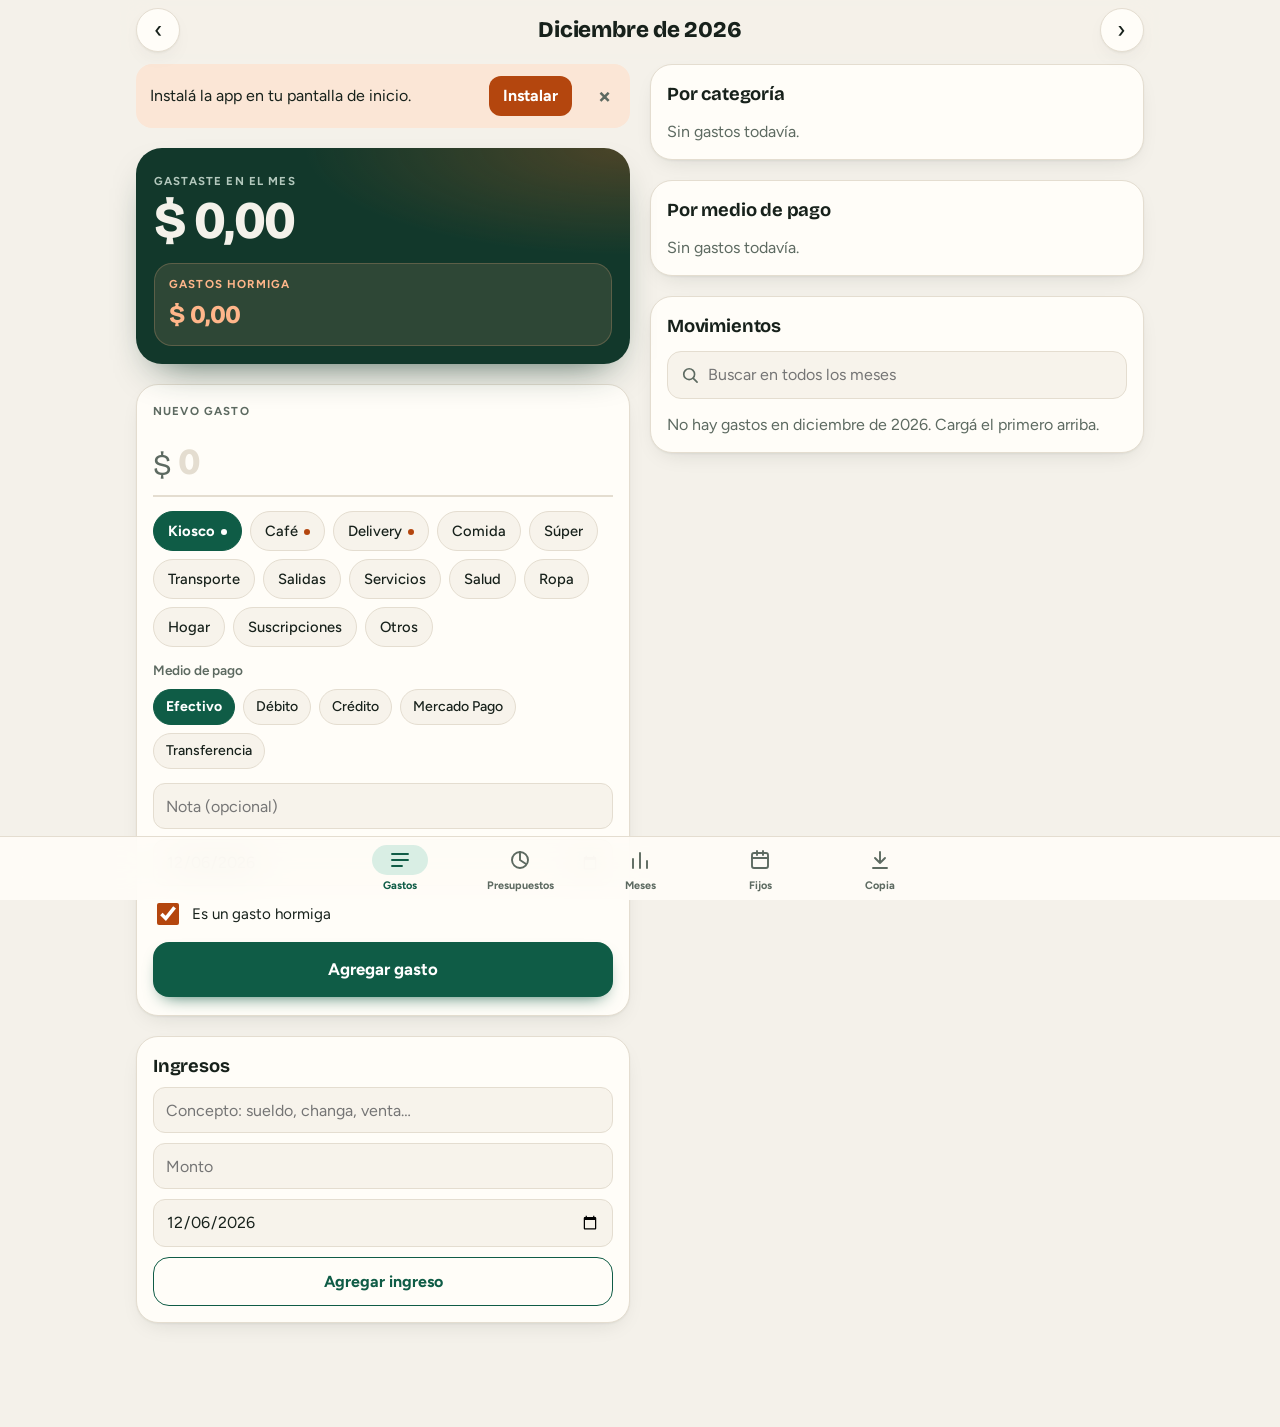
==== index.html @ b10c3635 "Cerrar el aviso de instalar y diseño en dos columnas para tablet y compu Co-Authored-By: Claude Opus" ====
<!doctype html>
<html lang="es-AR">
<head>
<meta charset="utf-8">
<meta name="viewport" content="width=device-width, initial-scale=1, viewport-fit=cover">
<title>Gastos Hormiga</title>
<meta name="description" content="Registro de gastos, gastos hormiga, presupuestos y gastos fijos">
<meta name="theme-color" content="#f4f1ea" media="(prefers-color-scheme: light)">
<meta name="theme-color" content="#0e1310" media="(prefers-color-scheme: dark)">
<meta name="apple-mobile-web-app-capable" content="yes">
<meta name="mobile-web-app-capable" content="yes">
<meta name="apple-mobile-web-app-status-bar-style" content="default">
<meta name="apple-mobile-web-app-title" content="Gastos">
<link rel="apple-touch-icon" href="apple-touch-icon.png">
<link rel="icon" href="icon-192.png">
<link rel="manifest" href="manifest.webmanifest">
<link rel="stylesheet" href="style.css">
</head>
<body>
<header class="top">
  <button class="nav" id="prev" type="button" aria-label="Mes anterior">‹</button>
  <h1 id="mes">Este mes</h1>
  <button class="nav" id="next" type="button" aria-label="Mes siguiente">›</button>
</header>

<main class="wrap">
  <!-- Gastos -->
  <section class="tab" id="tab-gastos" data-tab="gastos">
    <div class="gcol">
    <div class="banner" id="instalar" hidden>
      <span>Instalá la app en tu pantalla de inicio.</span>
      <button type="button" id="instalarBtn">Instalar</button>
      <button class="x" type="button" id="instalarX" aria-label="Cerrar">×</button>
    </div>
    <div class="banner" id="banner" hidden>
      <span id="bannerTxt"></span>
      <button type="button" id="bannerBtn">Guardar copia</button>
    </div>

    <section class="resumen" aria-live="polite">
      <div class="total">
        <span class="lbl">Gastaste en el mes</span>
        <span class="big" id="total">$ 0</span>
        <div class="budget" id="budgetTotal" hidden></div>
      </div>
      <div class="hormiga">
        <span class="lbl">Gastos hormiga</span>
        <span class="val" id="hTotal">$ 0</span><span class="sub" id="hPct"></span>
        <div class="budget" id="budgetHormiga" hidden></div>
      </div>
      <div class="saldo" id="saldo" hidden>
        <div><span class="lbl">Ingresos</span><span class="val num" id="ingTotal">$ 0</span></div>
        <div><span class="lbl" id="quedaLbl">Te queda</span><span class="val num" id="queda">$ 0</span></div>
      </div>
      <p class="proy" id="proy"></p>
    </section>

    <section class="rapidos" id="rapidos" aria-labelledby="rapidosLbl" hidden>
      <span class="lbl" id="rapidosLbl">Cargar de nuevo, con un toque</span>
      <div class="rapidos-row" id="rapidosBtns"></div>
    </section>

    <form id="form" novalidate>
      <label for="monto" class="lbl" id="formTitle">Nuevo gasto</label>
      <div class="monto-row"><span aria-hidden="true">$</span><input id="monto" inputmode="decimal" autocomplete="off" placeholder="0" aria-label="Monto en pesos"></div>
      <div id="cats" class="chips" role="radiogroup" aria-label="Categoría"></div>
      <div class="sublbl">Medio de pago</div>
      <div id="medios" class="chips small" role="radiogroup" aria-label="Medio de pago"></div>
      <div class="cuotas-row" id="cuotasRow" hidden>
        <label for="cuotas">Cuotas</label>
        <select id="cuotas">
          <option value="1">1 pago</option><option value="3">3 cuotas</option><option value="6">6 cuotas</option>
          <option value="9">9 cuotas</option><option value="12">12 cuotas</option><option value="18">18 cuotas</option>
          <option value="24">24 cuotas</option>
        </select>
        <span class="sub" id="cuotaInfo"></span>
      </div>
      <div class="row2">
        <input id="nota" placeholder="Nota (opcional)" maxlength="80" aria-label="Nota">
        <input id="fecha" type="date" aria-label="Fecha">
      </div>
      <label class="check"><input type="checkbox" id="esHormiga"> Es un gasto hormiga</label>
      <div class="actions">
        <button class="primary" id="guardar" type="submit">Agregar gasto</button>
        <button class="secondary" id="cancelar" type="button" hidden>Cancelar</button>
      </div>
    </form>

    <section class="card" aria-labelledby="ingH">
      <div class="card-h"><h2 id="ingH">Ingresos</h2><span class="num" id="ingMes"></span></div>
      <div id="ingLista"></div>
      <button class="secondary repetir" id="repetir" type="button" hidden></button>
      <form id="ingForm" class="ing-form" novalidate>
        <input id="iConcepto" maxlength="40" placeholder="Concepto: sueldo, changa, venta…" aria-label="Concepto del ingreso" autocomplete="off">
        <div class="row2">
          <input id="iMonto" inputmode="decimal" placeholder="Monto" aria-label="Monto del ingreso" autocomplete="off">
          <input id="iFecha" type="date" aria-label="Fecha del ingreso">
        </div>
        <div class="actions">
          <button class="secondary grow" id="iGuardar" type="submit">Agregar ingreso</button>
          <button class="secondary" id="iCancelar" type="button" hidden>Cancelar</button>
        </div>
      </form>
    </section>

    </div>

    <div class="gcol">
    <section class="card"><h2>Por categoría</h2><div class="bars" id="porCat"></div></section>
    <section class="card"><h2>Por medio de pago</h2><div class="bars" id="porMedio"></div></section>
    <section class="card">
      <h2>Movimientos</h2>
      <label class="search">
        <svg viewBox="0 0 24 24" aria-hidden="true"><circle cx="11" cy="11" r="6.5"/><path d="m16 16 4.5 4.5"/></svg>
        <input type="search" id="buscar" placeholder="Buscar en todos los meses" aria-label="Buscar gastos por nota, categoría o medio de pago, en todos los meses" autocomplete="off" enterkeyhint="search">
      </label>
      <div id="resultados" aria-live="polite" hidden></div>
      <div id="lista"></div>
    </section>
    </div>
  </section>

  <!-- Presupuestos -->
  <section class="tab" id="tab-presupuestos" data-tab="presupuestos" hidden>
    <p class="sub">Poné cuánto querés gastar como máximo por mes. Se repite todos los meses. Dejalo vacío para no tener límite.</p>
    <div class="budgets" id="budgets"></div>
  </section>

  <!-- Meses -->
  <section class="tab" id="tab-meses" data-tab="meses" hidden>
    <div id="rango" class="chips small" role="radiogroup" aria-label="Cuántos meses ver"></div>
    <div class="ajuste">
      <label class="switch"><input type="checkbox" id="ajuste" role="switch"><span>Ajustar por inflación</span></label>
      <p class="sub" id="ajusteInfo"></p>
    </div>
    <div class="stats">
      <div class="stat"><span class="lbl">Promedio por mes</span><span class="stat-val" id="mPromedio">—</span><span class="sub" id="mPromedioSub"></span></div>
      <div class="stat"><span class="lbl">Mes más alto</span><span class="stat-val" id="mMax">—</span><span class="sub" id="mMaxSub"></span></div>
    </div>
    <section class="chart-card">
      <h2>Gastos por mes</h2>
      <div class="legend" id="legend"></div>
      <div class="chart" id="chart"></div>
      <details class="as-table">
        <summary>Ver como tabla</summary>
        <div class="table-wrap"><table id="mesesTabla"><thead><tr><th scope="col">Mes</th><th scope="col">Total</th><th scope="col">Hormiga</th></tr></thead><tbody></tbody></table></div>
      </details>
    </section>
    <section class="card">
      <h2>Por categoría, contra el mes anterior</h2>
      <div class="table-wrap"><table class="cmp" id="cmpTabla"></table></div>
    </section>
  </section>

  <!-- Fijos -->
  <section class="tab" id="tab-fijos" data-tab="fijos" hidden>
    <div class="fijos-total"><span class="lbl">Tus gastos fijos por mes</span><span class="big" id="fijosTotal">$ 0</span></div>
    <div id="fijosLista"></div>

    <form id="fijoForm" novalidate>
      <span class="lbl" id="fijoTitle">Nuevo gasto fijo</span>
      <label class="field"><span>Nombre</span><input id="fNombre" maxlength="40" placeholder="Alquiler, Netflix, luz…" autocomplete="off"></label>
      <label class="field"><span>Monto</span><input id="fMonto" inputmode="decimal" placeholder="0" autocomplete="off"></label>
      <div class="field-row">
        <label class="field"><span>Categoría</span><select id="fCat"></select></label>
        <label class="field"><span>Medio de pago</span><select id="fMedio"></select></label>
      </div>
      <label class="field"><span>Se paga el día</span><input id="fDia" type="number" inputmode="numeric" min="1" max="31" placeholder="1 a 31"></label>
      <label class="check" id="fEsteMesRow"><input type="checkbox" id="fEsteMes" checked> Cargarlo también este mes</label>
      <div class="actions">
        <button class="primary" id="fGuardar" type="submit">Agregar gasto fijo</button>
        <button class="secondary" id="fCancelar" type="button" hidden>Cancelar</button>
      </div>
    </form>
  </section>

  <!-- Copia -->
  <section class="tab backup" id="tab-copia" data-tab="copia" hidden>
    <p class="sub">Tus datos se guardan solo en este teléfono. Guardá una copia en Archivos o iCloud de vez en cuando: incluye gastos, presupuestos y gastos fijos.</p>
    <p class="sub" id="ultimaCopia"></p>
    <div class="actions wrap-row">
      <button class="primary" type="button" id="exportar">Guardar copia</button>
      <label class="secondary filebtn">Restaurar copia<input type="file" id="importar" accept=".json,application/json"></label>
      <button class="secondary" type="button" id="csv">Exportar a Excel</button>
    </div>
  </section>
</main>

<nav class="tabbar" aria-label="Secciones">
  <button type="button" data-go="gastos"><svg viewBox="0 0 24 24" aria-hidden="true"><path d="M4 6h16M4 12h16M4 18h10"/></svg>Gastos</button>
  <button type="button" data-go="presupuestos"><svg viewBox="0 0 24 24" aria-hidden="true"><circle cx="12" cy="12" r="8"/><path d="M12 4v8l6 4"/></svg>Presupuestos</button>
  <button type="button" data-go="meses"><svg viewBox="0 0 24 24" aria-hidden="true"><path d="M5 20V11M12 20V5M19 20v-7"/></svg>Meses</button>
  <button type="button" data-go="fijos"><svg viewBox="0 0 24 24" aria-hidden="true"><rect x="4" y="5" width="16" height="15" rx="2"/><path d="M4 10h16M9 3v4M15 3v4"/></svg>Fijos</button>
  <button type="button" data-go="copia"><svg viewBox="0 0 24 24" aria-hidden="true"><path d="M12 4v11M7 10l5 5 5-5M5 20h14"/></svg>Copia</button>
</nav>

<dialog id="sheet" class="sheet" aria-labelledby="sheetTitle">
  <div class="sheet-in">
    <div class="sheet-h" id="sheetHead">
      <span class="grab" aria-hidden="true"></span>
      <h2 id="sheetTitle">Categoría</h2>
      <button class="x" id="sheetClose" type="button" aria-label="Cerrar">×</button>
    </div>
    <div class="sheet-body" id="sheetBody">
      <div class="sheet-total"><span class="lbl" id="sheetMes"></span><span class="big num" id="sheetTotal"></span><span class="sub" id="sheetSub"></span></div>
      <div class="budget" id="sheetBudget" hidden></div>
      <div class="mini" id="sheetChart" role="img"></div>
      <div><span class="lbl">Gastos del mes</span><div id="sheetLista"></div></div>
    </div>
  </div>
</dialog>

<div id="toast" role="status" aria-live="polite" hidden><span id="toastTxt"></span><button id="undo" type="button" hidden>Deshacer</button></div>
<script type="module" src="app.js"></script>
</body>
</html>
---- style.css ----
/* One narrow column like a phone ledger: a dark hero with the month's numbers, quick entry, breakdown cards, day-by-day list */
@font-face { font-family: "Bricolage Grotesque"; src: url(fonts/bricolage.woff2) format("woff2"); font-weight: 400 800; font-display: swap; }
@font-face { font-family: "Figtree"; src: url(fonts/figtree.woff2) format("woff2"); font-weight: 400 700; font-display: swap; }

:root {
  --bg: #f4f1ea;
  --surface: #fffdf8;
  --surface-2: #f7f3eb;
  --ink: #17211b;
  --muted: #5d6a61;
  --line: #e4ddd0;
  --accent: #0f5c46;
  --accent-ink: #ffffff;
  --accent-soft: #d9eee4;
  --ant: #b4460e;
  --ant-soft: #fbe6d6;
  --danger: #a3261d;
  --danger-soft: #f8dedb;
  --warn: #8a5a00;
  --warn-soft: #fbeccb;
  --warn-bar: #d99a00;
  --hero: #12382b;
  --shadow: 0 1px 2px rgba(23, 33, 27, .05), 0 8px 24px -12px rgba(23, 33, 27, .18);
  /* chart series, validated with the dataviz palette script for each mode */
  --c-hormiga: #e0621f;
  --c-resto: #13a07a;
  --grid: #e8e2d7;
  --ok: #0f5c46;
  --font: "Figtree", -apple-system, BlinkMacSystemFont, "Segoe UI", Roboto, system-ui, sans-serif;
  --display: "Bricolage Grotesque", -apple-system, BlinkMacSystemFont, "Segoe UI", system-ui, sans-serif;
  --ease: cubic-bezier(.2, .8, .2, 1);
  --spring: cubic-bezier(.34, 1.56, .64, 1);
  color-scheme: light;
}
@media (prefers-color-scheme: dark) {
  :root {
    --bg: #0e1310; --surface: #171f1a; --surface-2: #1d2621; --ink: #edf1ec; --muted: #9aa89f; --line: #29342d;
    --accent: #49c99b; --accent-ink: #0b1712; --accent-soft: #1d3a2f; --ant: #f08a4b; --ant-soft: #3a261a;
    --danger: #f07a70; --danger-soft: #3d1f1c; --warn: #f2c14e; --warn-soft: #3a2f14; --warn-bar: #f2c14e; --ok: #49c99b;
    --hero: #143829; --shadow: 0 1px 2px rgba(0, 0, 0, .3), 0 10px 28px -14px rgba(0, 0, 0, .6);
    --c-hormiga: #e2702f; --c-resto: #24a87c; --grid: #26302a;
    color-scheme: dark;
  }
}
* { box-sizing: border-box; }
html { -webkit-text-size-adjust: 100%; }
body { margin: 0; background: var(--bg); color: var(--ink); font: 16px/1.45 var(--font); -webkit-tap-highlight-color: transparent; -webkit-font-smoothing: antialiased; }
[hidden] { display: none !important; }
.wrap {
  max-width: 520px; margin: 0 auto; display: grid; grid-template-columns: minmax(0, 1fr); gap: 20px;
  padding-left: max(16px, env(safe-area-inset-left, 0px));
  padding-right: max(16px, env(safe-area-inset-right, 0px));
  padding-block: 4px calc(104px + env(safe-area-inset-bottom, 0px));
}
.tab { display: grid; grid-template-columns: minmax(0, 1fr); gap: 20px; }
/* Gastos columns only exist on wide screens; on phones their children sit straight in the tab. */
.gcol { display: contents; }
h1, h2 { font-family: var(--display); margin: 0; text-wrap: balance; letter-spacing: -.01em; }
h2 { font-size: 1.15rem; font-weight: 700; margin-bottom: 12px; }
.lbl { font-size: .72rem; text-transform: uppercase; letter-spacing: .1em; color: var(--muted); font-weight: 700; }
.sublbl { font-size: .85rem; color: var(--muted); font-weight: 600; margin-bottom: -6px; }
.num { font-variant-numeric: tabular-nums; }
.sub { color: var(--muted); font-size: .9rem; margin: 0; }
button, input, select { font: inherit; color: inherit; }
button { cursor: pointer; }
:focus-visible { outline: 3px solid var(--accent); outline-offset: 2px; }

.top {
  position: sticky; top: 0; z-index: 5;
  background: color-mix(in srgb, var(--bg) 82%, transparent);
  -webkit-backdrop-filter: saturate(1.6) blur(14px); backdrop-filter: saturate(1.6) blur(14px);
  display: flex; align-items: center; justify-content: space-between; gap: 8px;
  padding-top: calc(8px + env(safe-area-inset-top, 0px)); padding-bottom: 8px;
  padding-left: max(16px, env(safe-area-inset-left, 0px));
  padding-right: max(16px, env(safe-area-inset-right, 0px));
  max-width: 520px; margin: 0 auto;
}
.top h1 { font-size: 1.4rem; font-weight: 800; }
.nav { width: 44px; height: 44px; border-radius: 50%; border: 1px solid var(--line); background: var(--surface); font-size: 1.5rem; line-height: 1; box-shadow: var(--shadow); transition: transform .2s var(--spring), background .2s; }

.banner { background: var(--ant-soft); border-radius: 16px; padding: 12px 14px; display: flex; flex-wrap: wrap; gap: 8px 12px; align-items: center; justify-content: space-between; }
#instalar { display: grid; grid-template-columns: minmax(0, 1fr) auto; padding-right: 6px; }
#instalar span { grid-row: 1; }
#instalar #instalarBtn { grid-row: 2; justify-self: start; }
#instalar .x { grid-row: 1; grid-column: 2; background: transparent; color: var(--muted); padding: 0; align-self: start; margin-top: -6px; }
@media (min-width: 400px) {
  #instalar { grid-template-columns: minmax(0, 1fr) auto auto; }
  #instalar #instalarBtn { grid-row: 1; }
  #instalar .x { grid-column: 3; align-self: center; margin-top: 0; }
}
.banner button { border: 0; background: var(--ant); color: #fff; border-radius: 12px; padding: 8px 14px; font-weight: 700; }

/* Hero: always dark, so it carries its own tokens */
.resumen {
  --ink: #f4f1ea; --muted: #b3c8bd; --line: rgba(255, 255, 255, .16); --ant: #ffb68a;
  --accent: #8fe0bd; --accent-ink: #0d2a20; --ok: #8fe0bd; --danger: #ff8f84;
  position: relative; overflow: hidden; isolation: isolate;
  display: grid; gap: 14px; padding: 20px 18px 18px; border-radius: 26px;
  background: radial-gradient(120% 90% at 100% 0%, rgba(224, 98, 31, .28), transparent 55%), var(--hero);
  color: var(--ink); box-shadow: 0 18px 40px -22px rgba(18, 56, 43, .9);
}
.total { container-type: inline-size; }
.total .big { display: block; font-family: var(--display); font-weight: 800; font-size: clamp(2.4rem, 12vw, 3.3rem); letter-spacing: -.03em; line-height: 1.05; font-variant-numeric: tabular-nums; margin-top: 2px; }
@supports (font-size: 1cqi) { .total .big { font-size: min(3.3rem, 12vw, 100cqi / (var(--n, 10) * .6)); white-space: nowrap; } }
.hormiga { background: rgba(255, 182, 138, .12); border: 1px solid rgba(255, 182, 138, .22); border-radius: 18px; padding: 12px 14px; display: flex; flex-wrap: wrap; align-items: baseline; gap: 4px 12px; }
.hormiga .lbl { color: var(--ant); flex-basis: 100%; }
.hormiga .val { font-family: var(--display); font-weight: 800; font-size: 1.6rem; color: var(--ant); font-variant-numeric: tabular-nums; letter-spacing: -.02em; }
.proy { margin: 0; font-size: .95rem; color: var(--muted); }
.proy:empty { display: none; }
.proy strong { color: var(--ant); }

/* Quick add: the most repeated expenses, one tap each */
.rapidos { display: grid; gap: 8px; }
.rapidos-row { display: grid; grid-template-columns: repeat(2, minmax(0, 1fr)); gap: 8px; }
.rapido { display: grid; justify-items: start; gap: 0; text-align: left; border: 1px solid var(--line); background: var(--surface); border-radius: 18px; padding: 10px 14px; box-shadow: var(--shadow); min-width: 0; transition: transform .2s var(--spring), border-color .2s; }
.rapido > span { max-width: 100%; overflow: hidden; text-overflow: ellipsis; white-space: nowrap; }
.r-cat { font-weight: 700; font-size: .9rem; }
.r-monto { font-family: var(--display); font-weight: 800; font-size: 1.2rem; letter-spacing: -.02em; color: var(--accent); }
.r-medio { color: var(--muted); font-size: .78rem; }

/* Search inside Movimientos */
.search { display: flex; align-items: center; gap: 8px; border: 1px solid var(--line); border-radius: 14px; background: var(--surface-2); padding: 0 12px; margin-bottom: 14px; transition: border-color .2s; }
.search:focus-within { border-color: var(--accent); }
.search svg { width: 20px; height: 20px; flex: none; fill: none; stroke: var(--muted); stroke-width: 2; stroke-linecap: round; }
.search input { flex: 1; min-width: 0; border: 0; background: transparent; padding: 11px 0; outline: none; }
.res-total { margin: 0 0 12px; color: var(--muted); }
.res-total strong { color: var(--ink); font-family: var(--display); font-size: 1.15rem; }

/* Income: the hero adds what came in and what is left */
.saldo { display: grid; grid-template-columns: 1fr 1fr; gap: 10px; }
.saldo > div { container-type: inline-size; display: grid; gap: 2px; background: rgba(255, 255, 255, .07); border: 1px solid var(--line); border-radius: 16px; padding: 10px 14px; min-width: 0; }
.saldo .val { font-family: var(--display); font-weight: 800; font-size: 1.25rem; letter-spacing: -.02em; overflow-wrap: anywhere; }
@supports (font-size: 1cqi) { .saldo .val { font-size: min(1.25rem, 100cqi / (var(--n, 10) * .62)); white-space: nowrap; } }
.saldo > div:last-child .val { color: var(--accent); }
.saldo.neg > div:last-child .val { color: var(--danger); }
.card-h { display: flex; align-items: baseline; justify-content: space-between; gap: 10px; margin-bottom: 8px; }
.card-h h2 { margin: 0; }
.card-h .num { font-family: var(--display); font-weight: 800; color: var(--accent); }
.ing-monto { color: var(--accent); font-weight: 700; }
.repetir { width: 100%; margin: 4px 0 10px; border-style: dashed; color: var(--accent); font-weight: 700; }
form.ing-form { background: none; border: 0; box-shadow: none; padding: 12px 0 0; gap: 10px; border-top: 1px solid var(--line); border-radius: 0; }
#ingLista:empty + .repetir[hidden] + form.ing-form { border-top: 0; padding-top: 0; }
form.ing-form.editing { box-shadow: none; }
.ing-form > input { min-width: 0; width: 100%; min-height: 46px; border: 1px solid var(--line); border-radius: 12px; background: var(--surface-2); padding: 10px 12px; }
.ing-form input:focus { border-color: var(--accent); outline: none; }
.secondary.grow { flex: 1; color: var(--accent); border-color: var(--accent); font-weight: 700; }

/* Inflation switch in Meses */
.ajuste { display: grid; gap: 6px; }
.switch { display: inline-flex; align-items: center; gap: 12px; font-weight: 600; cursor: pointer; width: max-content; max-width: 100%; }
.switch input { appearance: none; -webkit-appearance: none; flex: none; width: 46px; height: 28px; margin: 0; border-radius: 999px; background: var(--line); position: relative; cursor: pointer; transition: background .25s; }
.switch input::after { content: ""; position: absolute; top: 3px; left: 3px; width: 22px; height: 22px; border-radius: 50%; background: #fff; box-shadow: 0 1px 3px rgba(0,0,0,.3); transition: transform .3s var(--spring); }
.switch input:checked { background: var(--accent); }
.switch input:checked::after { transform: translateX(18px); }
.ajuste .sub:empty { display: none; }

/* Tappable category bars */
button.bar { width: 100%; border: 0; background: none; text-align: left; padding: 2px 0; }
button.bar > .num::after { content: " ›"; color: var(--muted); font-weight: 700; }

/* Category detail: a bottom sheet over the page */
html:has(.sheet[open]) { overflow: hidden; }
.sheet { position: fixed; inset: auto 0 0; margin: 0 auto; width: 100%; max-width: 520px; max-height: 88vh; max-height: 88dvh; padding: 0; border: 0; border-radius: 26px 26px 0 0; background: var(--surface); color: var(--ink); box-shadow: 0 -12px 40px rgba(0, 0, 0, .28); overflow: hidden; }
.sheet::backdrop { background: rgba(8, 14, 10, .5); }
.sheet-in { display: flex; flex-direction: column; max-height: inherit; }
.sheet-h { position: relative; display: flex; align-items: center; justify-content: space-between; gap: 10px; padding: 20px 16px 6px; touch-action: none; cursor: grab; }
.grab { position: absolute; top: 8px; left: 50%; width: 40px; height: 5px; margin-left: -20px; border-radius: 3px; background: var(--line); }
.sheet-h h2 { margin: 0; font-size: 1.4rem; }
.x { flex: none; width: 40px; height: 40px; border-radius: 50%; border: 0; background: var(--surface-2); color: var(--muted); font-size: 1.5rem; line-height: 1; }
.sheet-body { overflow-y: auto; overscroll-behavior: contain; padding: 4px 16px calc(20px + env(safe-area-inset-bottom, 0px)); display: grid; gap: 16px; }
.sheet-total { display: grid; gap: 2px; }
.sheet-total .big { font-family: var(--display); font-weight: 800; font-size: 2.3rem; letter-spacing: -.03em; line-height: 1.1; }
.sheet .budget { margin-top: 0; }
.mini { display: grid; gap: 6px; padding: 14px 12px 10px; border: 1px solid var(--line); border-radius: 18px; background: var(--surface-2); }
.mplot { position: relative; height: 120px; display: grid; grid-template-columns: repeat(6, 1fr); gap: 10px; align-items: end; border-bottom: 1px solid var(--grid); }
.mcol { height: 100%; display: flex; flex-direction: column; justify-content: flex-end; align-items: center; gap: 4px; min-width: 0; }
.mbar { width: 70%; max-width: 30px; border-radius: 6px 6px 2px 2px; background: var(--c-resto); opacity: .45; }
.mbar.ant { background: var(--c-hormiga); }
.mcol.cur .mbar { opacity: 1; }
.mlim { position: absolute; left: 0; right: 0; border-top: 2px dashed var(--muted); }
.mlabels { display: grid; grid-template-columns: repeat(6, 1fr); gap: 10px; text-align: center; font-size: .72rem; color: var(--muted); }
.mlabels .cur { color: var(--ink); font-weight: 700; }

.card { background: var(--surface); border: 1px solid var(--line); border-radius: 22px; padding: 16px; box-shadow: var(--shadow); min-width: 0; }

form { background: var(--surface); border: 1px solid var(--line); border-radius: 22px; padding: 18px 16px; display: grid; grid-template-columns: minmax(0, 1fr); gap: 14px; box-shadow: var(--shadow); transition: border-color .25s, box-shadow .25s; }
form.editing { border-color: var(--accent); box-shadow: 0 0 0 4px var(--accent-soft), var(--shadow); }
.monto-row { display: flex; align-items: center; gap: 6px; border-bottom: 2px solid var(--line); transition: border-color .25s; }
.monto-row:focus-within { border-color: var(--accent); }
.monto-row span { font-family: var(--display); font-size: 1.9rem; color: var(--muted); }
#monto { flex: 1; min-width: 0; border: 0; background: transparent; font-family: var(--display); font-size: 2.3rem; font-weight: 800; letter-spacing: -.02em; padding: 2px 0 6px; outline: none; font-variant-numeric: tabular-nums; }
#monto::placeholder { color: var(--line); }
.chips { display: flex; flex-wrap: wrap; gap: 8px; }
.chip { border: 1px solid var(--line); background: var(--surface-2); border-radius: 999px; padding: 8px 14px; font-size: .92rem; font-weight: 500; min-height: 40px; transition: background .2s, border-color .2s, color .2s, transform .25s var(--spring); }
.chips.small .chip { padding: 6px 12px; font-size: .88rem; min-height: 36px; }
.chip[aria-checked="true"] { background: var(--accent); border-color: var(--accent); color: var(--accent-ink); font-weight: 700; }
.chip .dot { display: inline-block; width: 6px; height: 6px; border-radius: 50%; background: var(--ant); margin-left: 6px; vertical-align: middle; }
.chip[aria-checked="true"] .dot { background: var(--accent-ink); }
.cuotas-row { display: flex; flex-wrap: wrap; align-items: center; gap: 8px 12px; }
.cuotas-row select { border: 1px solid var(--line); border-radius: 12px; background: var(--surface-2); padding: 8px 10px; }
.row2 { display: grid; grid-template-columns: minmax(0, 1fr); gap: 10px; }
.row2 input { min-width: 0; width: 100%; min-height: 46px; border: 1px solid var(--line); border-radius: 12px; background: var(--surface-2); padding: 10px 12px; transition: border-color .2s; }
.row2 input:focus { border-color: var(--accent); outline: none; }
.check { display: flex; align-items: center; gap: 10px; font-size: .95rem; }
.check input { width: 22px; height: 22px; accent-color: var(--ant); }
.actions { display: flex; gap: 10px; }
.actions.wrap-row { flex-wrap: wrap; }
.primary { flex: 1; border: 0; border-radius: 16px; background: var(--accent); color: var(--accent-ink); font-weight: 700; font-size: 1.05rem; padding: 15px; box-shadow: 0 8px 18px -10px var(--accent); transition: transform .2s var(--spring), filter .2s; }
.secondary { border: 1px solid var(--line); border-radius: 16px; background: var(--surface); padding: 12px 16px; font-weight: 600; transition: transform .2s var(--spring), background .2s; }
.filebtn { position: relative; overflow: hidden; display: inline-flex; align-items: center; cursor: pointer; }
.filebtn input { position: absolute; inset: 0; opacity: 0; cursor: pointer; }
.filebtn:focus-within { outline: 3px solid var(--accent); outline-offset: 2px; }
.msg { margin: 0; font-size: .9rem; color: var(--muted); min-height: 1.3em; }
.msg.err { color: var(--danger); }

.bars { display: grid; gap: 12px; }
.bar { display: grid; grid-template-columns: 1fr auto; gap: 6px 10px; font-size: .95rem; }
.bar .num { font-weight: 600; }
.bar .track { grid-column: 1 / -1; height: 10px; border-radius: 5px; background: var(--surface-2); box-shadow: inset 0 0 0 1px var(--line); overflow: hidden; }
.bar .fill { height: 100%; background: var(--accent); border-radius: 5px; transform-origin: left; }
.bar.ant .fill { background: var(--c-hormiga); }

.dia { display: grid; margin-bottom: 16px; }
.dia:last-child { margin-bottom: 0; }
.dia-h { display: flex; justify-content: space-between; color: var(--muted); font-size: .8rem; font-weight: 700; text-transform: uppercase; letter-spacing: .06em; padding-bottom: 6px; border-bottom: 1px solid var(--line); }
/* Rows slide over a red Borrar button (see swipeable in app.js) */
.item { position: relative; overflow: hidden; touch-action: pan-y; border-bottom: 1px solid var(--line); }
.item:last-child { border-bottom: 0; }
.item .edit { position: relative; z-index: 1; width: 100%; display: grid; grid-template-columns: 1fr auto; gap: 10px; align-items: center; text-align: left; border: 0; background: var(--surface); padding: 11px 2px 11px 0; min-width: 0; }
.item .edit > .num { font-weight: 700; }
.item .what { min-width: 0; }
.item .cat { font-weight: 600; }
.item .meta { display: block; color: var(--muted); font-size: .85rem; overflow-wrap: anywhere; }
.tag { font-size: .66rem; font-weight: 700; letter-spacing: .05em; text-transform: uppercase; color: var(--ant); background: var(--ant-soft); border-radius: 6px; padding: 1px 6px; margin-left: 6px; vertical-align: 1px; }
.item .del { position: absolute; top: 0; right: 0; bottom: 0; width: 88px; border: 0; background: #c4342a; color: #fff; font-weight: 700; font-size: .9rem; }
/* invisible, not hidden: keyboard and VoiceOver users still reach it, and focusing it opens the row */
.item .del { opacity: 0; }
.item.open .del, .item.drag .del, .item .del:focus { opacity: 1; }
.empty { color: var(--muted); margin: 0; }

/* Budgets */
.budget { display: grid; gap: 6px; margin-top: 10px; }
.budget .track { height: 8px; border-radius: 4px; background: var(--line); overflow: hidden; }
.budget .fill { height: 100%; border-radius: 4px; background: var(--ok); transform-origin: left; }
.budget.cerca .fill { background: var(--warn-bar); }
.budget.pasado .fill { background: var(--danger); }
.budget-line { display: flex; flex-wrap: wrap; align-items: center; gap: 4px 8px; }
.pill { font-size: .72rem; font-weight: 700; border-radius: 999px; padding: 2px 9px; white-space: nowrap; }
.pill.bien { background: var(--accent); color: var(--accent-ink); }
.pill.cerca { background: var(--warn-soft); color: #8a5a00; }
.pill.pasado { background: var(--danger-soft); color: #a3261d; }
@media (prefers-color-scheme: dark) { .pill.cerca { color: var(--warn); } .pill.pasado { color: var(--danger); } }
.hormiga .budget { flex-basis: 100%; }
.budgets { display: grid; gap: 12px; }
.bcard { background: var(--surface); border: 1px solid var(--line); border-radius: 20px; padding: 14px 16px; box-shadow: var(--shadow); }
.bcard.main { border-color: var(--accent); }
.bcard:nth-child(2) { border-color: var(--ant); }
.bhead { display: flex; align-items: center; justify-content: space-between; gap: 10px; }
.bhead label { font-weight: 700; }
.bmoney { display: flex; align-items: center; gap: 4px; border: 1px solid var(--line); border-radius: 12px; background: var(--surface-2); padding: 0 10px; }
.bmoney span { color: var(--muted); }
.bmoney input { width: 8.5em; border: 0; background: transparent; padding: 8px 0; text-align: right; font-weight: 700; font-variant-numeric: tabular-nums; outline: none; }
.bmoney:focus-within { outline: 3px solid var(--accent); outline-offset: 1px; }

/* Fixed expenses */
.fijos-total { background: var(--hero); color: #f4f1ea; border-radius: 26px; padding: 20px 18px; box-shadow: 0 18px 40px -22px rgba(18, 56, 43, .9); }
.fijos-total .lbl { color: #b3c8bd; }
.fijos-total .big { display: block; font-family: var(--display); font-weight: 800; font-size: 2.4rem; letter-spacing: -.03em; font-variant-numeric: tabular-nums; }
#fijosLista:empty { display: none; }
.fijo { display: grid; grid-template-columns: 1fr auto; gap: 2px 10px; align-items: center; padding: 12px 0; border-bottom: 1px solid var(--line); }
.fijo .what { min-width: 0; }
.fijo .cat { font-weight: 700; }
.fijo .meta { display: block; color: var(--muted); font-size: .85rem; }
.fijo.paused .cat, .fijo.paused .num { color: var(--muted); }
.fijo-acts { grid-column: 1 / -1; display: flex; gap: 4px 14px; flex-wrap: wrap; }
.link { border: 0; background: transparent; color: var(--accent); font-weight: 700; font-size: .9rem; padding: 8px 0; min-height: 40px; }
.tag-fijo { color: var(--accent); background: var(--accent-soft); }
.field { display: grid; gap: 4px; min-width: 0; }
.field span { font-size: .85rem; color: var(--muted); font-weight: 600; }
.field input, .field select { min-width: 0; width: 100%; border: 1px solid var(--line); border-radius: 12px; background: var(--surface-2); padding: 10px 12px; }
.field-row { display: grid; grid-template-columns: 1fr 1fr; gap: 10px; }

/* Months */
.stats { display: grid; grid-template-columns: 1fr 1fr; gap: 12px; }
.stat { container-type: inline-size; background: var(--surface); border: 1px solid var(--line); border-radius: 20px; padding: 14px; display: grid; gap: 2px; min-width: 0; box-shadow: var(--shadow); }
.stat-val { font-family: var(--display); font-size: clamp(1.1rem, 5.6vw, 1.4rem); font-weight: 800; letter-spacing: -.02em; overflow-wrap: anywhere; }
/* one line at any size: about .62em per character, so --n characters take the tile's whole width */
@supports (font-size: 1cqi) { .stat-val { font-size: min(1.4rem, 100cqi / (var(--n, 10) * .62)); white-space: nowrap; } }
.chart-card { background: var(--surface); border: 1px solid var(--line); border-radius: 22px; padding: 16px 12px 12px; display: grid; gap: 8px; min-width: 0; box-shadow: var(--shadow); }
.chart-card h2 { margin: 0; }
.legend { display: flex; flex-wrap: wrap; gap: 6px 14px; font-size: .85rem; color: var(--muted); }
.leg { display: inline-flex; align-items: center; gap: 6px; }
.key { display: inline-block; width: 12px; height: 10px; border-radius: 2px; flex: none; }
.k-hormiga { background: var(--c-hormiga); }
.k-resto { background: var(--c-resto); }
.k-limit { height: 0; border-top: 2px dashed var(--muted); border-radius: 0; }
.chart { position: relative; min-width: 0; }
.chart svg { display: block; max-width: 100%; height: auto; overflow: visible; touch-action: pan-y; }
.chart .grid { stroke: var(--grid); stroke-width: 1; }
.chart .axis { fill: var(--muted); font-size: 10.5px; font-variant-numeric: tabular-nums; }
.chart .axis.cur { fill: var(--ink); font-weight: 700; }
.chart .val { fill: var(--ink); font-size: 11px; font-weight: 700; }
.chart .m-hormiga { fill: var(--c-hormiga); }
.chart .m-resto { fill: var(--c-resto); }
.chart .limit { stroke: var(--muted); stroke-width: 1; stroke-dasharray: 4 3; }
.chart .hit { fill: transparent; cursor: pointer; outline: none; }
.chart .col path { transition: opacity .2s; }
.chart .col.dim path { opacity: .35; }
.chart .hit:focus-visible { stroke: var(--accent); stroke-width: 2; }
.tip { position: absolute; z-index: 2; pointer-events: none; background: var(--surface); color: var(--ink); border: 1px solid var(--line); border-radius: 14px; padding: 9px 11px; box-shadow: 0 10px 28px rgba(0,0,0,.2); min-width: 150px; display: grid; gap: 3px; font-size: .85rem; }
.tip-h { color: var(--muted); font-size: .78rem; }
.tip-total { font-family: var(--display); font-size: 1.1rem; }
.tip-row { display: grid; grid-template-columns: auto 1fr auto; gap: 8px; align-items: center; color: var(--muted); }
.tip-row strong { color: var(--ink); }
.tip .key { width: 12px; height: 0; border-top: 2px solid; border-radius: 0; background: none; }
.tip .k-hormiga { border-color: var(--c-hormiga); }
.tip .k-resto { border-color: var(--c-resto); }
.as-table summary { cursor: pointer; color: var(--accent); font-weight: 700; font-size: .9rem; padding: 6px 0; }
.table-wrap { overflow-x: auto; }
table { width: 100%; border-collapse: collapse; font-size: .9rem; }
th, td { text-align: right; padding: 9px 6px; border-bottom: 1px solid var(--line); white-space: nowrap; }
tr:last-child > * { border-bottom: 0; }
th:first-child, td:first-child { text-align: left; }
thead th { color: var(--muted); font-weight: 700; font-size: .75rem; text-transform: uppercase; letter-spacing: .06em; }
tbody th { font-weight: 600; }
td.num { font-variant-numeric: tabular-nums; }
.delta { display: block; color: var(--muted); font-size: .78rem; font-weight: 500; }

/* Tab bar: the active tab gets a pill behind its icon */
.tabbar {
  position: fixed; left: 0; right: 0; bottom: 0; z-index: 8;
  display: grid; grid-template-columns: repeat(5, 1fr);
  background: color-mix(in srgb, var(--surface) 86%, transparent);
  -webkit-backdrop-filter: saturate(1.6) blur(18px); backdrop-filter: saturate(1.6) blur(18px);
  border-top: 1px solid var(--line);
  padding-bottom: env(safe-area-inset-bottom, 0px);
  padding-left: env(safe-area-inset-left, 0px); padding-right: env(safe-area-inset-right, 0px);
}
.tabbar button { border: 0; background: transparent; color: var(--muted); display: grid; justify-items: center; gap: 3px; padding: 8px 0 6px; font-size: .68rem; font-weight: 700; min-height: 56px; min-width: 0; transition: color .2s; }
.tabbar svg { width: 56px; height: 30px; padding: 3px 16px; border-radius: 15px; fill: none; stroke: currentColor; stroke-width: 1.9; stroke-linecap: round; stroke-linejoin: round; transition: background .3s var(--ease); }
.tabbar button[aria-current="true"] { color: var(--accent); }
.tabbar button[aria-current="true"] svg { background: var(--accent-soft); }

#toast {
  position: fixed; left: 50%; transform: translateX(-50%); z-index: 10;
  bottom: calc(72px + env(safe-area-inset-bottom, 0px));
  background: var(--ink); color: var(--bg); border-radius: 16px; padding: 11px 12px 11px 16px;
  display: flex; gap: 14px; align-items: center; box-shadow: 0 12px 30px rgba(0,0,0,.28);
  width: max-content; max-width: calc(100% - 32px); font-weight: 500;
}
#toast.warn { background: var(--warn-soft); color: var(--warn); border: 1px solid var(--warn); }
#toast.err { background: var(--danger-soft); color: var(--danger); border: 1px solid var(--danger); }
#toast button { border: 0; background: transparent; color: inherit; font-weight: 700; text-decoration: underline; padding: 6px; }

/* Tablet and up: the tab bar stays as wide as the content instead of stretching edge to edge */
@media (min-width: 600px) {
  .tabbar {
    padding-left: max(env(safe-area-inset-left, 0px), calc(50% - 300px));
    padding-right: max(env(safe-area-inset-right, 0px), calc(50% - 300px));
  }
}
/* Computer: Gastos in two columns, Meses uses the full width, forms stay readable */
@media (min-width: 960px) {
  .wrap, .top { max-width: 1040px; }
  #tab-gastos { grid-template-columns: repeat(2, minmax(0, 1fr)); align-items: start; }
  .gcol { display: grid; grid-template-columns: minmax(0, 1fr); gap: 20px; min-width: 0; }
  #tab-presupuestos, #tab-fijos, #tab-copia { width: 100%; max-width: 640px; margin-inline: auto; }
}

/* Motion: only for people who did not ask the system to reduce it */
@media (prefers-reduced-motion: no-preference) {
  @keyframes rise { from { opacity: 0; transform: translateY(14px); } }
  @keyframes fade { from { opacity: 0; } }
  @keyframes growX { from { transform: scaleX(0); } }
  @keyframes growY { from { transform: scaleY(0); } }
  @keyframes toastIn { from { opacity: 0; transform: translate(-50%, 20px) scale(.96); } }
  @keyframes pop { 40% { transform: scale(1.18); } }
  @keyframes nuevo { from { opacity: 0; transform: translateX(-12px); } }
  @keyframes flash { from, 30% { background: var(--accent-soft); } }
  @keyframes sheetIn { from { transform: translateY(100%); } }
  @keyframes sheetOut { to { transform: translateY(100%); } }
  @keyframes swap { from { opacity: 0; transform: translateY(-6px); } }

  /* "backwards" so no transform is left behind once the entrance ends */
  .tab:not([hidden]) > * { animation: rise .5s var(--ease) backwards; }
  .tab:not([hidden]) > .gcol > * { animation: rise .5s var(--ease) backwards; }
  :is(.tab, .gcol) > :nth-child(2) { animation-delay: 50ms; }
  :is(.tab, .gcol) > :nth-child(3) { animation-delay: 100ms; }
  :is(.tab, .gcol) > :nth-child(4) { animation-delay: 150ms; }
  :is(.tab, .gcol) > :nth-child(5) { animation-delay: 200ms; }
  :is(.tab, .gcol) > :nth-child(n+6) { animation-delay: 250ms; }
  .fill { animation: growX .7s var(--ease) backwards .15s; transition: width .4s var(--ease); }
  .chart .col path { transform-box: fill-box; transform-origin: bottom; animation: growY .6s var(--ease) backwards; animation-delay: calc(var(--i, 0) * 45ms); }
  .chart .val, .tip:not([hidden]) { animation: fade .3s ease backwards; }
  .item.nuevo { animation: nuevo .45s var(--ease); }
  .item.nuevo .edit { animation: flash 1.4s ease; }
  .item .edit { transition: transform .28s var(--ease); }
  .item.drag .edit { transition: none; }
  .sheet[open] { animation: sheetIn .38s var(--ease); }
  .sheet[open]::backdrop { animation: fade .3s ease; }
  .sheet.closing { animation: sheetOut .24s ease-in forwards; }
  .sheet:not(.drag) { transition: transform .25s var(--ease); }
  .mbar { transform-origin: bottom; animation: growY .55s var(--ease) backwards; animation-delay: calc(var(--i, 0) * 40ms + .15s); }
  #toast:not([hidden]) { animation: toastIn .35s var(--spring); }
  #mes.swap { animation: swap .3s var(--ease); }
  .tabbar button[aria-current="true"] svg { animation: pop .4s var(--spring); }
  #resultados:not([hidden]) { animation: fade .25s ease; }
  .rapido:active, .chip:active, .nav:active, .primary:active, .secondary:active, .banner button:active { transform: scale(.95); }
  .item .edit:active { opacity: .6; }
}
@media (hover: hover) {
  .chip:hover, .rapido:hover { border-color: var(--accent); }
  .primary:hover { filter: brightness(1.08); }
  .secondary:hover, .nav:hover { background: var(--surface-2); }
}
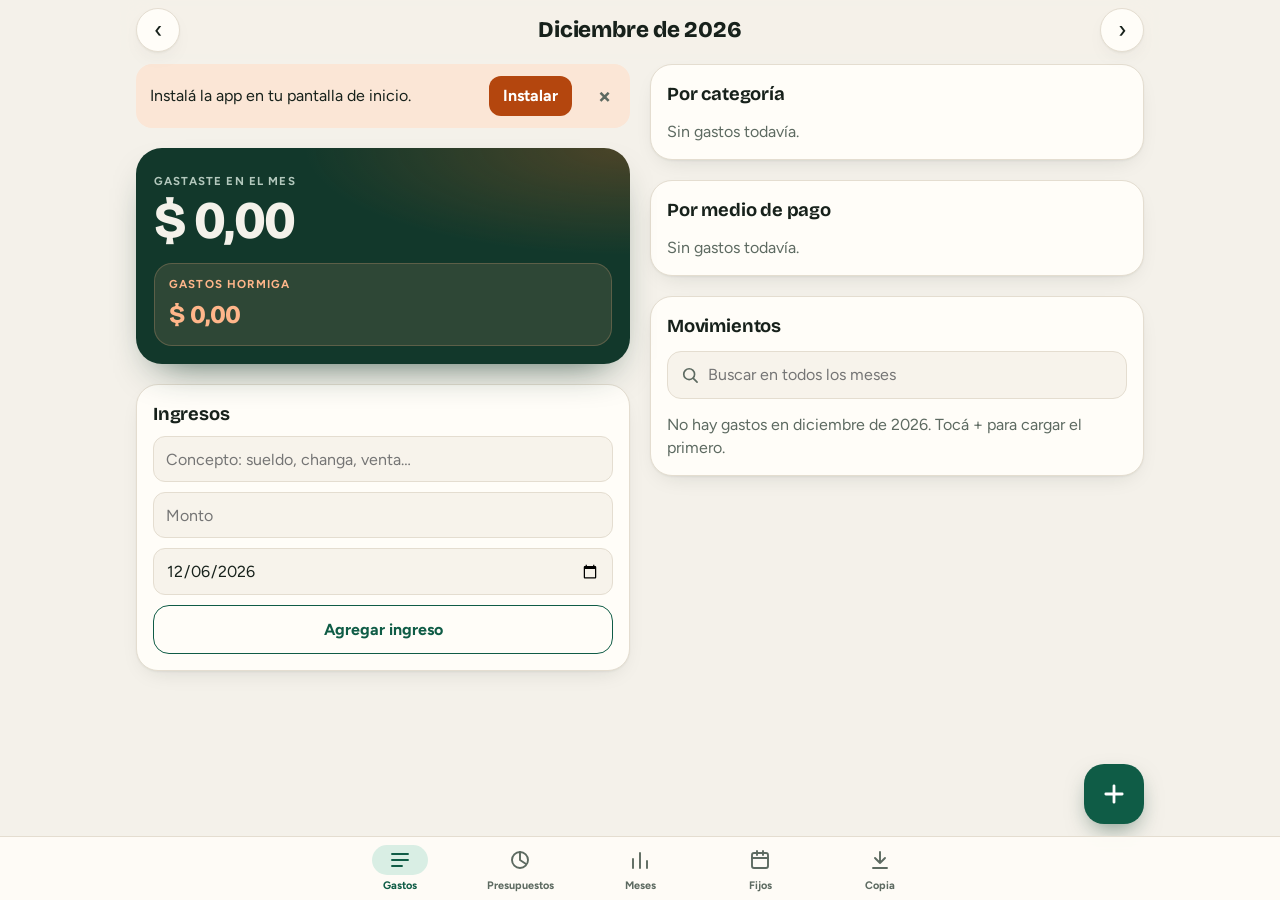
==== commit d36e4c51: "Botón + con panel para cargar gastos, un aviso a la vez y fecha alineada en iPhone Co-Authored-By: C" ====
--- a/index.html
+++ b/index.html
@@ -60,31 +60,6 @@
       <div class="rapidos-row" id="rapidosBtns"></div>
     </section>
 
-    <form id="form" novalidate>
-      <label for="monto" class="lbl" id="formTitle">Nuevo gasto</label>
-      <div class="monto-row"><span aria-hidden="true">$</span><input id="monto" inputmode="decimal" autocomplete="off" placeholder="0" aria-label="Monto en pesos"></div>
-      <div id="cats" class="chips" role="radiogroup" aria-label="Categoría"></div>
-      <div class="sublbl">Medio de pago</div>
-      <div id="medios" class="chips small" role="radiogroup" aria-label="Medio de pago"></div>
-      <div class="cuotas-row" id="cuotasRow" hidden>
-        <label for="cuotas">Cuotas</label>
-        <select id="cuotas">
-          <option value="1">1 pago</option><option value="3">3 cuotas</option><option value="6">6 cuotas</option>
-          <option value="9">9 cuotas</option><option value="12">12 cuotas</option><option value="18">18 cuotas</option>
-          <option value="24">24 cuotas</option>
-        </select>
-        <span class="sub" id="cuotaInfo"></span>
-      </div>
-      <div class="row2">
-        <input id="nota" placeholder="Nota (opcional)" maxlength="80" aria-label="Nota">
-        <input id="fecha" type="date" aria-label="Fecha">
-      </div>
-      <label class="check"><input type="checkbox" id="esHormiga"> Es un gasto hormiga</label>
-      <div class="actions">
-        <button class="primary" id="guardar" type="submit">Agregar gasto</button>
-        <button class="secondary" id="cancelar" type="button" hidden>Cancelar</button>
-      </div>
-    </form>
 
     <section class="card" aria-labelledby="ingH">
       <div class="card-h"><h2 id="ingH">Ingresos</h2><span class="num" id="ingMes"></span></div>
@@ -194,6 +169,45 @@
   <button type="button" data-go="copia"><svg viewBox="0 0 24 24" aria-hidden="true"><path d="M12 4v11M7 10l5 5 5-5M5 20h14"/></svg>Copia</button>
 </nav>
 
+<dialog id="nuevo" class="sheet" aria-labelledby="formTitle">
+  <div class="sheet-in">
+    <div class="sheet-h" id="nuevoHead">
+      <span class="grab" aria-hidden="true"></span>
+      <h2 id="formTitle">Nuevo gasto</h2>
+      <button class="x" id="nuevoClose" type="button" aria-label="Cerrar">×</button>
+    </div>
+    <div class="sheet-body">
+        <form id="form" novalidate>
+          <p class="form-err" id="formErr" role="alert" hidden>Escribí un monto mayor a cero, por ejemplo 1500 o 1.500,50.</p>
+          <div class="monto-row"><span aria-hidden="true">$</span><input id="monto" inputmode="decimal" autocomplete="off" placeholder="0" aria-label="Monto en pesos"></div>
+          <div id="cats" class="chips" role="radiogroup" aria-label="Categoría"></div>
+          <div class="sublbl">Medio de pago</div>
+          <div id="medios" class="chips small" role="radiogroup" aria-label="Medio de pago"></div>
+          <div class="cuotas-row" id="cuotasRow" hidden>
+            <label for="cuotas">Cuotas</label>
+            <select id="cuotas">
+              <option value="1">1 pago</option><option value="3">3 cuotas</option><option value="6">6 cuotas</option>
+              <option value="9">9 cuotas</option><option value="12">12 cuotas</option><option value="18">18 cuotas</option>
+              <option value="24">24 cuotas</option>
+            </select>
+            <span class="sub" id="cuotaInfo"></span>
+          </div>
+          <div class="row2">
+            <input id="nota" placeholder="Nota (opcional)" maxlength="80" aria-label="Nota">
+            <input id="fecha" type="date" aria-label="Fecha">
+          </div>
+          <label class="check"><input type="checkbox" id="esHormiga"> Es un gasto hormiga</label>
+          <div class="actions">
+            <button class="primary" id="guardar" type="submit">Agregar gasto</button>
+            <button class="secondary" id="cancelar" type="button" hidden>Cancelar</button>
+          </div>
+        </form>
+    </div>
+  </div>
+</dialog>
+
+<button class="fab" id="fab" type="button" aria-label="Nuevo gasto"><svg viewBox="0 0 24 24" aria-hidden="true"><path d="M12 5v14M5 12h14"/></svg></button>
+
 <dialog id="sheet" class="sheet" aria-labelledby="sheetTitle">
   <div class="sheet-in">
     <div class="sheet-h" id="sheetHead">
@@ -210,7 +224,7 @@
   </div>
 </dialog>
 
-<div id="toast" role="status" aria-live="polite" hidden><span id="toastTxt"></span><button id="undo" type="button" hidden>Deshacer</button></div>
+<div id="toast" popover="manual" role="status" aria-live="polite" hidden><span id="toastTxt"></span><button id="undo" type="button" hidden>Deshacer</button></div>
 <script type="module" src="app.js"></script>
 </body>
 </html>
--- a/style.css
+++ b/style.css
@@ -52,6 +52,8 @@
   padding-right: max(16px, env(safe-area-inset-right, 0px));
   padding-block: 4px calc(104px + env(safe-area-inset-bottom, 0px));
 }
+/* Room under the last expense so the + button never covers it */
+#tab-gastos { padding-bottom: 72px; }
 .tab { display: grid; grid-template-columns: minmax(0, 1fr); gap: 20px; }
 /* Gastos columns only exist on wide screens; on phones their children sit straight in the tab. */
 .gcol { display: contents; }
@@ -75,7 +77,7 @@
   padding-right: max(16px, env(safe-area-inset-right, 0px));
   max-width: 520px; margin: 0 auto;
 }
-.top h1 { font-size: 1.4rem; font-weight: 800; }
+.top h1 { flex: 1; min-width: 0; text-align: center; font-size: 1.4rem; font-weight: 800; }
 .nav { width: 44px; height: 44px; border-radius: 50%; border: 1px solid var(--line); background: var(--surface); font-size: 1.5rem; line-height: 1; box-shadow: var(--shadow); transition: transform .2s var(--spring), background .2s; }
 
 .banner { background: var(--ant-soft); border-radius: 16px; padding: 12px 14px; display: flex; flex-wrap: wrap; gap: 8px 12px; align-items: center; justify-content: space-between; }
@@ -171,6 +173,18 @@
 .sheet-total { display: grid; gap: 2px; }
 .sheet-total .big { font-family: var(--display); font-weight: 800; font-size: 2.3rem; letter-spacing: -.03em; line-height: 1.1; }
 .sheet .budget { margin-top: 0; }
+/* The new-expense form lives in a sheet, which already is the card */
+.sheet form, .sheet form.editing { background: none; border: 0; box-shadow: none; padding: 0 0 4px; }
+.form-err { margin: 0; color: var(--danger); font-weight: 600; font-size: .9rem; }
+
+.fab {
+  position: fixed; z-index: 7; width: 60px; height: 60px; border-radius: 20px; border: 0;
+  right: max(16px, env(safe-area-inset-right, 0px), calc(50% - 244px));
+  bottom: calc(76px + env(safe-area-inset-bottom, 0px));
+  background: var(--accent); color: var(--accent-ink); box-shadow: 0 10px 24px -8px rgba(13, 60, 44, .6);
+  display: grid; place-items: center; transition: transform .2s var(--spring);
+}
+.fab svg { width: 28px; height: 28px; fill: none; stroke: currentColor; stroke-width: 2.4; stroke-linecap: round; }
 .mini { display: grid; gap: 6px; padding: 14px 12px 10px; border: 1px solid var(--line); border-radius: 18px; background: var(--surface-2); }
 .mplot { position: relative; height: 120px; display: grid; grid-template-columns: repeat(6, 1fr); gap: 10px; align-items: end; border-bottom: 1px solid var(--grid); }
 .mcol { height: 100%; display: flex; flex-direction: column; justify-content: flex-end; align-items: center; gap: 4px; min-width: 0; }
@@ -201,10 +215,15 @@
 .row2 { display: grid; grid-template-columns: minmax(0, 1fr); gap: 10px; }
 .row2 input { min-width: 0; width: 100%; min-height: 46px; border: 1px solid var(--line); border-radius: 12px; background: var(--surface-2); padding: 10px 12px; transition: border-color .2s; }
 .row2 input:focus { border-color: var(--accent); outline: none; }
+/* iPhone draws date fields centered and wider than their box; make them sit like the other inputs */
+input[type="date"] { -webkit-appearance: none; appearance: none; display: block; text-align: left; }
+input[type="date"]::-webkit-date-and-time-value { text-align: left; margin: 0; }
 .check { display: flex; align-items: center; gap: 10px; font-size: .95rem; }
 .check input { width: 22px; height: 22px; accent-color: var(--ant); }
 .actions { display: flex; gap: 10px; }
 .actions.wrap-row { flex-wrap: wrap; }
+/* About 10rem each: side by side when they fit, one per row on small phones */
+.actions.wrap-row > * { flex: 1 1 10rem; justify-content: center; text-align: center; white-space: nowrap; }
 .primary { flex: 1; border: 0; border-radius: 16px; background: var(--accent); color: var(--accent-ink); font-weight: 700; font-size: 1.05rem; padding: 15px; box-shadow: 0 8px 18px -10px var(--accent); transition: transform .2s var(--spring), filter .2s; }
 .secondary { border: 1px solid var(--line); border-radius: 16px; background: var(--surface); padding: 12px 16px; font-weight: 600; transition: transform .2s var(--spring), background .2s; }
 .filebtn { position: relative; overflow: hidden; display: inline-flex; align-items: center; cursor: pointer; }
@@ -252,14 +271,14 @@
 @media (prefers-color-scheme: dark) { .pill.cerca { color: var(--warn); } .pill.pasado { color: var(--danger); } }
 .hormiga .budget { flex-basis: 100%; }
 .budgets { display: grid; gap: 12px; }
-.bcard { background: var(--surface); border: 1px solid var(--line); border-radius: 20px; padding: 14px 16px; box-shadow: var(--shadow); }
+.bcard { min-width: 0; background: var(--surface); border: 1px solid var(--line); border-radius: 20px; padding: 14px 16px; box-shadow: var(--shadow); }
 .bcard.main { border-color: var(--accent); }
 .bcard:nth-child(2) { border-color: var(--ant); }
 .bhead { display: flex; align-items: center; justify-content: space-between; gap: 10px; }
 .bhead label { font-weight: 700; }
-.bmoney { display: flex; align-items: center; gap: 4px; border: 1px solid var(--line); border-radius: 12px; background: var(--surface-2); padding: 0 10px; }
+.bmoney { min-width: 0; display: flex; align-items: center; gap: 4px; border: 1px solid var(--line); border-radius: 12px; background: var(--surface-2); padding: 0 10px; }
 .bmoney span { color: var(--muted); }
-.bmoney input { width: 8.5em; border: 0; background: transparent; padding: 8px 0; text-align: right; font-weight: 700; font-variant-numeric: tabular-nums; outline: none; }
+.bmoney input { width: 8.5em; min-width: 0; border: 0; background: transparent; padding: 8px 0; text-align: right; font-weight: 700; font-variant-numeric: tabular-nums; outline: none; }
 .bmoney:focus-within { outline: 3px solid var(--accent); outline-offset: 1px; }
 
 /* Fixed expenses */
@@ -342,7 +361,7 @@
 .tabbar button[aria-current="true"] svg { background: var(--accent-soft); }
 
 #toast {
-  position: fixed; left: 50%; transform: translateX(-50%); z-index: 10;
+  position: fixed; inset: auto; margin: 0; border: 0; overflow: visible; left: 50%; transform: translateX(-50%); z-index: 10;
   bottom: calc(72px + env(safe-area-inset-bottom, 0px));
   background: var(--ink); color: var(--bg); border-radius: 16px; padding: 11px 12px 11px 16px;
   display: flex; gap: 14px; align-items: center; box-shadow: 0 12px 30px rgba(0,0,0,.28);
@@ -363,8 +382,13 @@
 @media (min-width: 960px) {
   .wrap, .top { max-width: 1040px; }
   #tab-gastos { grid-template-columns: repeat(2, minmax(0, 1fr)); align-items: start; }
+  .fab { right: calc(50% - 504px); }
   .gcol { display: grid; grid-template-columns: minmax(0, 1fr); gap: 20px; min-width: 0; }
   #tab-presupuestos, #tab-fijos, #tab-copia { width: 100%; max-width: 640px; margin-inline: auto; }
+  /* The category sheet becomes a centered dialog, with no drag handle */
+  .sheet { inset: 0; margin: auto; max-height: 80vh; max-height: 80dvh; border-radius: 26px; box-shadow: 0 24px 60px rgba(0, 0, 0, .35); }
+  .grab { display: none; }
+  .sheet-h { padding-top: 16px; touch-action: auto; cursor: auto; }
 }
 
 /* Motion: only for people who did not ask the system to reduce it */
@@ -400,12 +424,18 @@
   .sheet[open]::backdrop { animation: fade .3s ease; }
   .sheet.closing { animation: sheetOut .24s ease-in forwards; }
   .sheet:not(.drag) { transition: transform .25s var(--ease); }
+  @keyframes popIn { from { opacity: 0; transform: scale(.96); } }
+  @keyframes popOut { to { opacity: 0; transform: scale(.96); } }
+  @media (min-width: 960px) {
+    .sheet[open] { animation: popIn .25s var(--ease); }
+    .sheet.closing { animation: popOut .18s ease-in forwards; }
+  }
   .mbar { transform-origin: bottom; animation: growY .55s var(--ease) backwards; animation-delay: calc(var(--i, 0) * 40ms + .15s); }
   #toast:not([hidden]) { animation: toastIn .35s var(--spring); }
   #mes.swap { animation: swap .3s var(--ease); }
   .tabbar button[aria-current="true"] svg { animation: pop .4s var(--spring); }
   #resultados:not([hidden]) { animation: fade .25s ease; }
-  .rapido:active, .chip:active, .nav:active, .primary:active, .secondary:active, .banner button:active { transform: scale(.95); }
+  .fab:active, .rapido:active, .chip:active, .nav:active, .primary:active, .secondary:active, .banner button:active { transform: scale(.95); }
   .item .edit:active { opacity: .6; }
 }
 @media (hover: hover) {
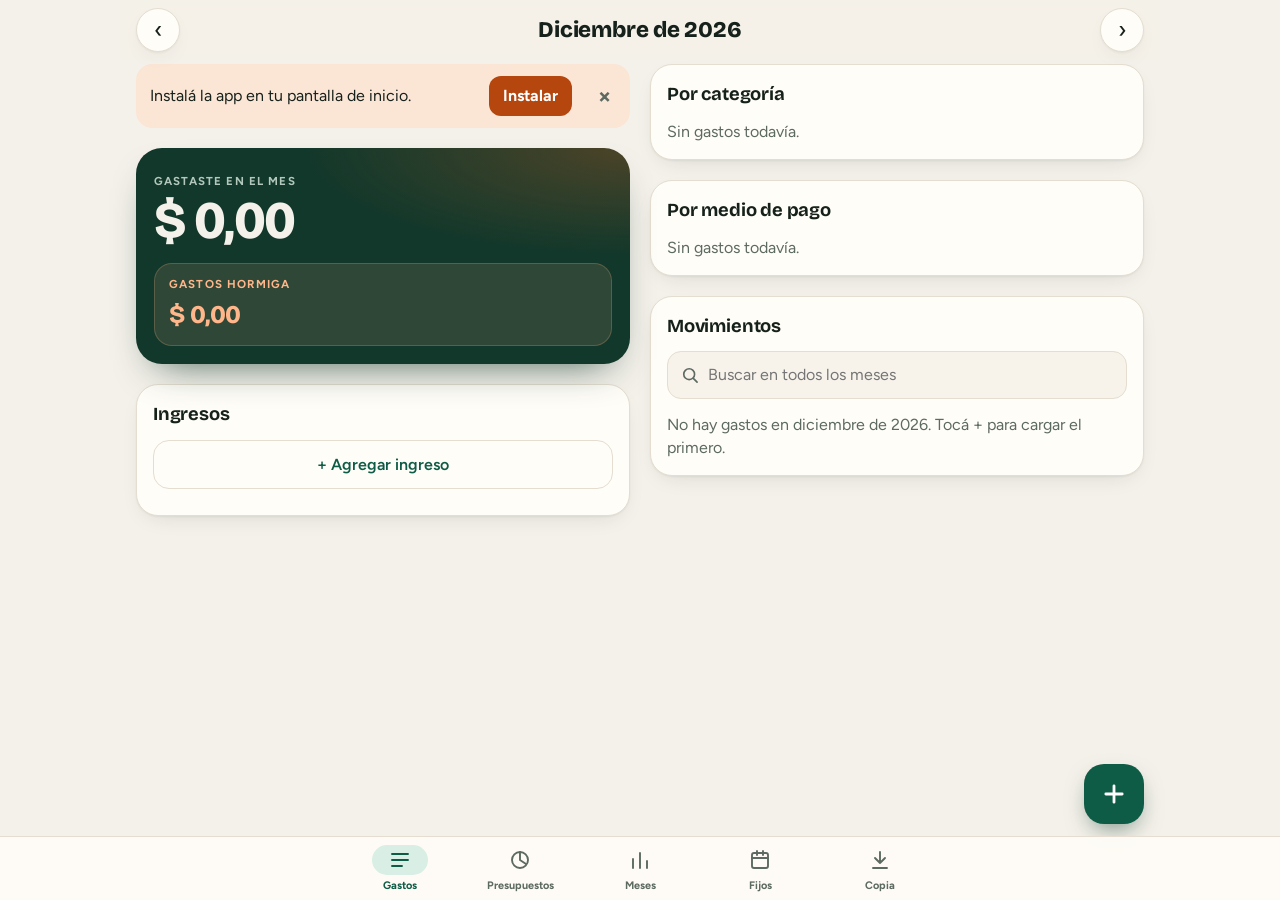
==== commit 1becd7b3: "Presupuestos solo con las categorías que tienen límite e ingresos plegables Co-Authored-By: Claude O" ====
--- a/index.html
+++ b/index.html
@@ -65,7 +65,8 @@
       <div class="card-h"><h2 id="ingH">Ingresos</h2><span class="num" id="ingMes"></span></div>
       <div id="ingLista"></div>
       <button class="secondary repetir" id="repetir" type="button" hidden></button>
-      <form id="ingForm" class="ing-form" novalidate>
+      <button class="secondary repetir" id="iAbrir" type="button">+ Agregar ingreso</button>
+      <form id="ingForm" class="ing-form" novalidate hidden>
         <input id="iConcepto" maxlength="40" placeholder="Concepto: sueldo, changa, venta…" aria-label="Concepto del ingreso" autocomplete="off">
         <div class="row2">
           <input id="iMonto" inputmode="decimal" placeholder="Monto" aria-label="Monto del ingreso" autocomplete="off">
@@ -73,7 +74,7 @@
         </div>
         <div class="actions">
           <button class="secondary grow" id="iGuardar" type="submit">Agregar ingreso</button>
-          <button class="secondary" id="iCancelar" type="button" hidden>Cancelar</button>
+          <button class="secondary" id="iCancelar" type="button">Cancelar</button>
         </div>
       </form>
     </section>
@@ -99,6 +100,8 @@
   <section class="tab" id="tab-presupuestos" data-tab="presupuestos" hidden>
     <p class="sub">Poné cuánto querés gastar como máximo por mes. Se repite todos los meses. Dejalo vacío para no tener límite.</p>
     <div class="budgets" id="budgets"></div>
+    <button class="secondary repetir" id="bAgregar" type="button" aria-expanded="false" aria-controls="bElegir">+ Poner límite a otra categoría</button>
+    <div class="chips" id="bElegir" role="group" aria-label="Elegí la categoría" hidden></div>
   </section>
 
   <!-- Meses -->
--- a/style.css
+++ b/style.css
@@ -141,7 +141,7 @@
 .ing-monto { color: var(--accent); font-weight: 700; }
 .repetir { width: 100%; margin: 4px 0 10px; border-style: dashed; color: var(--accent); font-weight: 700; }
 form.ing-form { background: none; border: 0; box-shadow: none; padding: 12px 0 0; gap: 10px; border-top: 1px solid var(--line); border-radius: 0; }
-#ingLista:empty + .repetir[hidden] + form.ing-form { border-top: 0; padding-top: 0; }
+#ingLista:empty + .repetir[hidden] + #iAbrir + form.ing-form { border-top: 0; padding-top: 0; }
 form.ing-form.editing { box-shadow: none; }
 .ing-form > input { min-width: 0; width: 100%; min-height: 46px; border: 1px solid var(--line); border-radius: 12px; background: var(--surface-2); padding: 10px 12px; }
 .ing-form input:focus { border-color: var(--accent); outline: none; }
@@ -271,6 +271,7 @@
 @media (prefers-color-scheme: dark) { .pill.cerca { color: var(--warn); } .pill.pasado { color: var(--danger); } }
 .hormiga .budget { flex-basis: 100%; }
 .budgets { display: grid; gap: 12px; }
+#bAgregar { margin: 0; }
 .bcard { min-width: 0; background: var(--surface); border: 1px solid var(--line); border-radius: 20px; padding: 14px 16px; box-shadow: var(--shadow); }
 .bcard.main { border-color: var(--accent); }
 .bcard:nth-child(2) { border-color: var(--ant); }
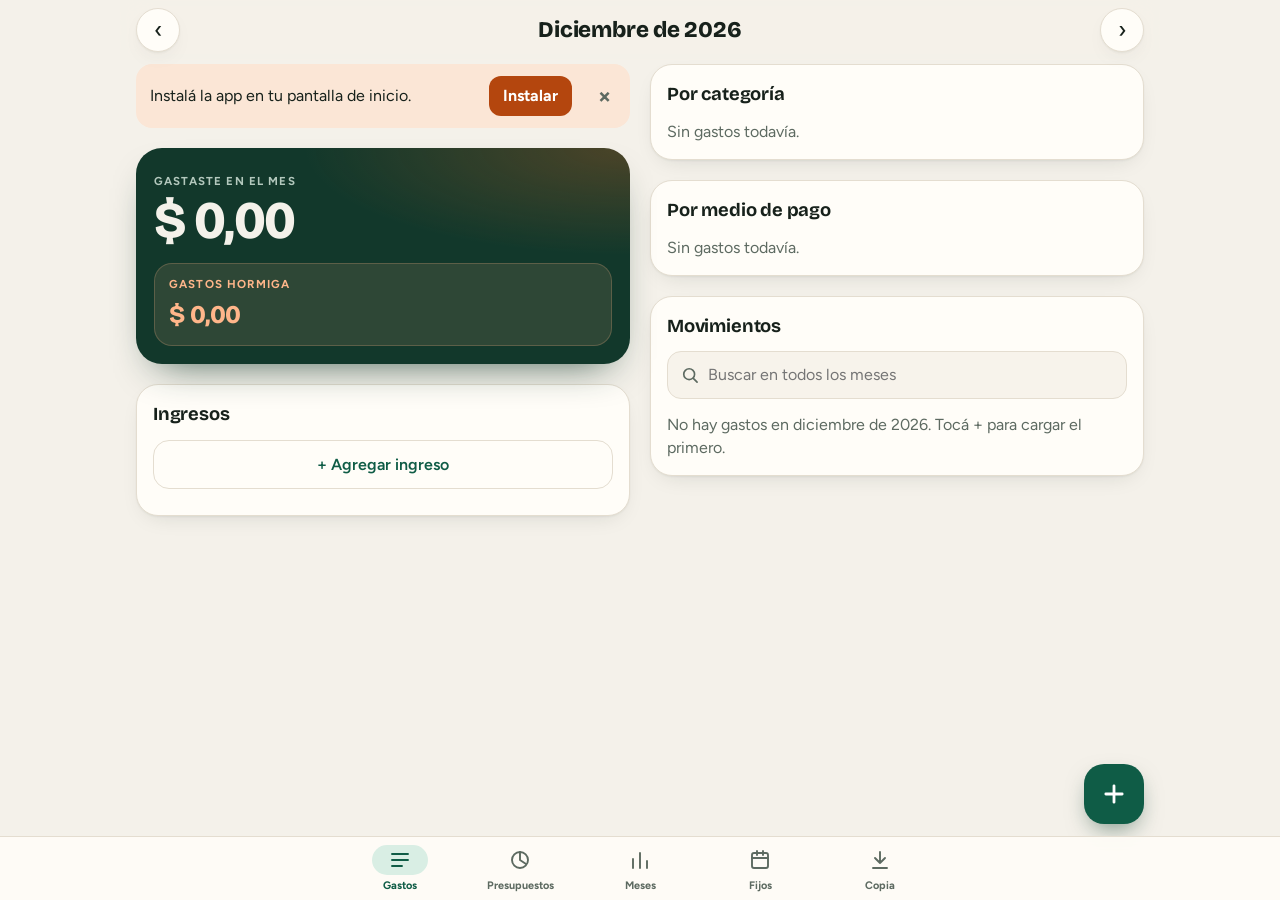
==== commit 08e4bb52: "Fijos pausados bajo el total y meses sin datos marcados en el gráfico Co-Authored-By: Claude Opus 5." ====
--- a/index.html
+++ b/index.html
@@ -132,7 +132,7 @@
 
   <!-- Fijos -->
   <section class="tab" id="tab-fijos" data-tab="fijos" hidden>
-    <div class="fijos-total"><span class="lbl">Tus gastos fijos por mes</span><span class="big" id="fijosTotal">$ 0</span></div>
+    <div class="fijos-total"><span class="lbl">Tus gastos fijos por mes</span><span class="big" id="fijosTotal">$ 0</span><span class="sub" id="fijosPausados" hidden></span></div>
     <div id="fijosLista"></div>
 
     <form id="fijoForm" novalidate>
--- a/style.css
+++ b/style.css
@@ -284,7 +284,7 @@
 
 /* Fixed expenses */
 .fijos-total { background: var(--hero); color: #f4f1ea; border-radius: 26px; padding: 20px 18px; box-shadow: 0 18px 40px -22px rgba(18, 56, 43, .9); }
-.fijos-total .lbl { color: #b3c8bd; }
+.fijos-total .lbl, .fijos-total .sub { color: #b3c8bd; }
 .fijos-total .big { display: block; font-family: var(--display); font-weight: 800; font-size: 2.4rem; letter-spacing: -.03em; font-variant-numeric: tabular-nums; }
 #fijosLista:empty { display: none; }
 .fijo { display: grid; grid-template-columns: 1fr auto; gap: 2px 10px; align-items: center; padding: 12px 0; border-bottom: 1px solid var(--line); }
@@ -319,6 +319,7 @@
 .chart .grid { stroke: var(--grid); stroke-width: 1; }
 .chart .axis { fill: var(--muted); font-size: 10.5px; font-variant-numeric: tabular-nums; }
 .chart .axis.cur { fill: var(--ink); font-weight: 700; }
+.chart .nd { font-size: 9.5px; opacity: .7; }
 .chart .val { fill: var(--ink); font-size: 11px; font-weight: 700; }
 .chart .m-hormiga { fill: var(--c-hormiga); }
 .chart .m-resto { fill: var(--c-resto); }
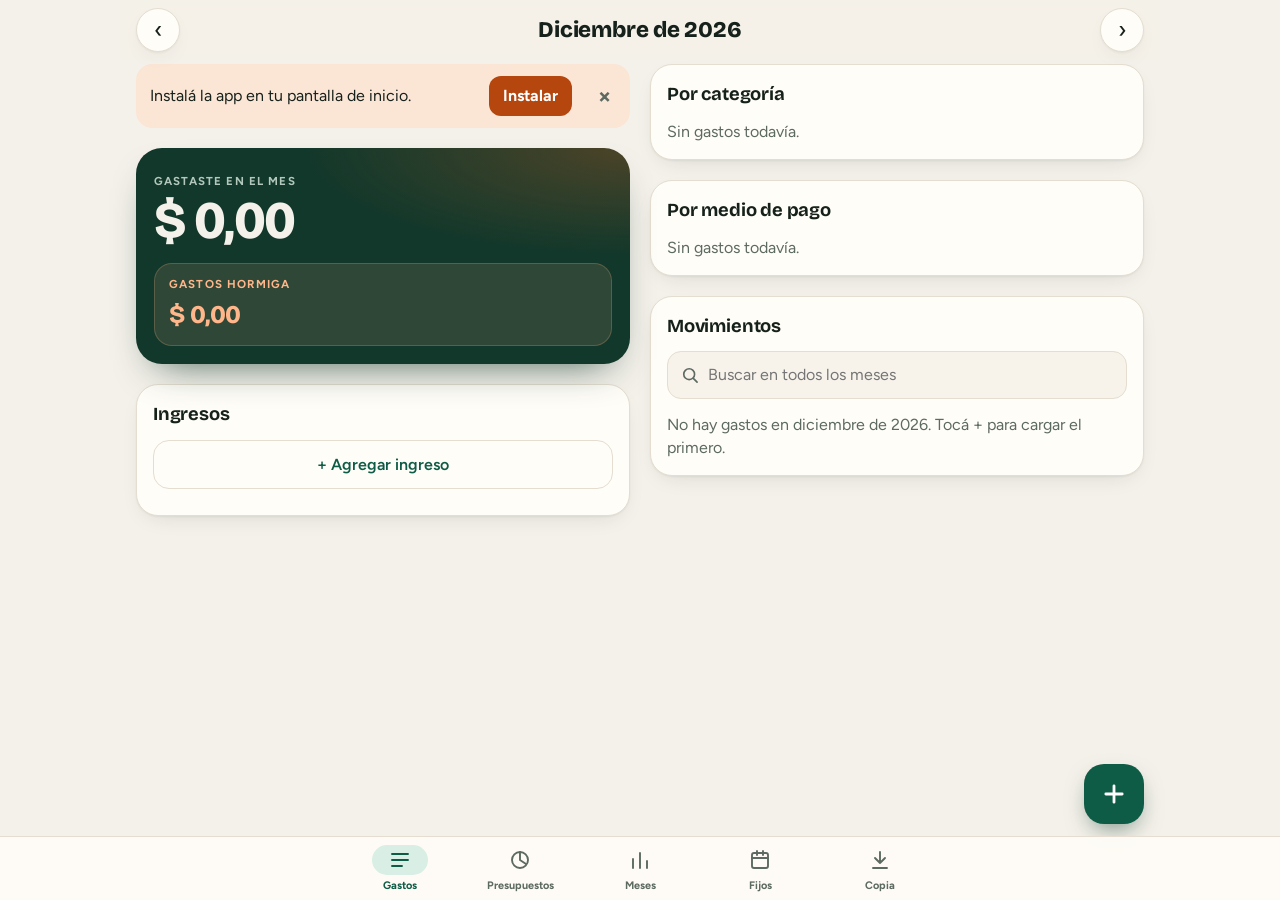
==== commit f1f60b39: "Categorías propias (renombrar, ocultar, agregar), ingresos en el Excel y copia v4 Co-Authored-By: Cl" ====
--- a/index.html
+++ b/index.html
@@ -184,6 +184,7 @@
           <p class="form-err" id="formErr" role="alert" hidden>Escribí un monto mayor a cero, por ejemplo 1500 o 1.500,50.</p>
           <div class="monto-row"><span aria-hidden="true">$</span><input id="monto" inputmode="decimal" autocomplete="off" placeholder="0" aria-label="Monto en pesos"></div>
           <div id="cats" class="chips" role="radiogroup" aria-label="Categoría"></div>
+          <button type="button" class="link edit-cats" id="editarCats">Editar categorías</button>
           <div class="sublbl">Medio de pago</div>
           <div id="medios" class="chips small" role="radiogroup" aria-label="Medio de pago"></div>
           <div class="cuotas-row" id="cuotasRow" hidden>
@@ -211,6 +212,26 @@
 
 <button class="fab" id="fab" type="button" aria-label="Nuevo gasto"><svg viewBox="0 0 24 24" aria-hidden="true"><path d="M12 5v14M5 12h14"/></svg></button>
 
+<dialog id="catsDlg" class="sheet" aria-labelledby="catsTitle">
+  <div class="sheet-in">
+    <div class="sheet-h" id="catsHead">
+      <span class="grab" aria-hidden="true"></span>
+      <h2 id="catsTitle">Categorías</h2>
+      <button class="x" id="catsClose" type="button" aria-label="Cerrar">×</button>
+    </div>
+    <div class="sheet-body">
+      <p class="sub">Tocá un nombre para cambiarlo. Las ocultas no aparecen al cargar, pero tus gastos anteriores las conservan.</p>
+      <div id="catsLista"></div>
+      <form id="catForm" novalidate>
+        <span class="lbl">Nueva categoría</span>
+        <input id="catNombre" class="cat-name" maxlength="24" placeholder="Mascotas, gimnasio, regalos…" aria-label="Nombre de la nueva categoría" autocomplete="off">
+        <label class="check"><input type="checkbox" id="catHormiga"> Es de gastos hormiga</label>
+        <button class="primary" id="catAgregar" type="submit">Agregar categoría</button>
+      </form>
+    </div>
+  </div>
+</dialog>
+
 <dialog id="sheet" class="sheet" aria-labelledby="sheetTitle">
   <div class="sheet-in">
     <div class="sheet-h" id="sheetHead">
--- a/style.css
+++ b/style.css
@@ -175,6 +175,16 @@
 .sheet .budget { margin-top: 0; }
 /* The new-expense form lives in a sheet, which already is the card */
 .sheet form, .sheet form.editing { background: none; border: 0; box-shadow: none; padding: 0 0 4px; }
+.edit-cats { justify-self: start; margin-top: -6px; }
+#catsLista { display: grid; }
+.cat-row { display: grid; grid-template-columns: minmax(0, 1fr) auto auto; gap: 10px; align-items: center; padding: 8px 0; border-bottom: 1px solid var(--line); }
+.cat-row .link { min-width: 4.6em; text-align: right; }
+.cat-row.oculta .cat-name { color: var(--muted); text-decoration: line-through; }
+.cat-name { min-width: 0; width: 100%; min-height: 44px; border: 1px solid var(--line); border-radius: 12px; background: var(--surface-2); padding: 8px 12px; }
+.cat-name:focus { border-color: var(--accent); outline: none; }
+.check.small { font-size: .85rem; gap: 6px; color: var(--muted); }
+.check.small input { width: 20px; height: 20px; }
+#catForm { margin-top: 8px; }
 .form-err { margin: 0; color: var(--danger); font-weight: 600; font-size: .9rem; }
 
 .fab {
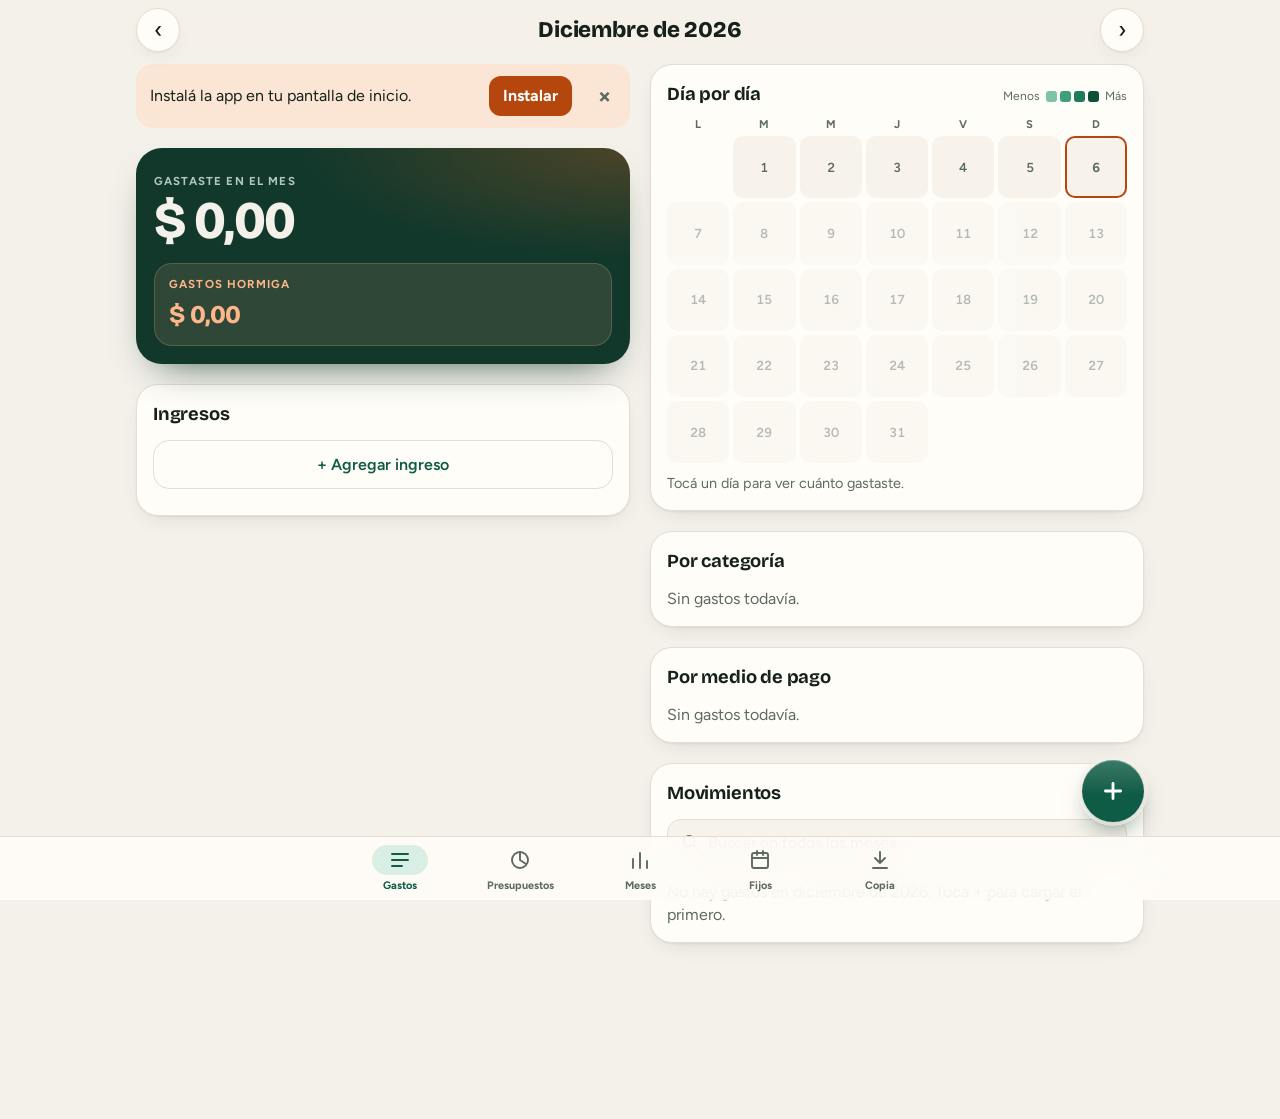
==== commit 999253e5: "Panel + rehecho con teclado propio, íconos de categoría y calendario del mes - El + abre un panel co" ====
--- a/index.html
+++ b/index.html
@@ -66,22 +66,17 @@
       <div id="ingLista"></div>
       <button class="secondary repetir" id="repetir" type="button" hidden></button>
       <button class="secondary repetir" id="iAbrir" type="button">+ Agregar ingreso</button>
-      <form id="ingForm" class="ing-form" novalidate hidden>
-        <input id="iConcepto" maxlength="40" placeholder="Concepto: sueldo, changa, venta…" aria-label="Concepto del ingreso" autocomplete="off">
-        <div class="row2">
-          <input id="iMonto" inputmode="decimal" placeholder="Monto" aria-label="Monto del ingreso" autocomplete="off">
-          <input id="iFecha" type="date" aria-label="Fecha del ingreso">
-        </div>
-        <div class="actions">
-          <button class="secondary grow" id="iGuardar" type="submit">Agregar ingreso</button>
-          <button class="secondary" id="iCancelar" type="button">Cancelar</button>
-        </div>
-      </form>
     </section>
 
     </div>
 
     <div class="gcol">
+    <section class="card cal-card" aria-labelledby="calH">
+      <div class="card-h"><h2 id="calH">Día por día</h2><span class="cal-leg" aria-hidden="true">Menos <i class="n1"></i><i class="n2"></i><i class="n3"></i><i class="n4"></i> Más</span></div>
+      <div class="cal-sem" aria-hidden="true"><span>L</span><span>M</span><span>M</span><span>J</span><span>V</span><span>S</span><span>D</span></div>
+      <div class="cal" id="cal"></div>
+      <p class="cal-info" id="calInfo" aria-live="polite"></p>
+    </section>
     <section class="card"><h2>Por categoría</h2><div class="bars" id="porCat"></div></section>
     <section class="card"><h2>Por medio de pago</h2><div class="bars" id="porMedio"></div></section>
     <section class="card">
@@ -179,14 +174,25 @@
       <h2 id="formTitle">Nuevo gasto</h2>
       <button class="x" id="nuevoClose" type="button" aria-label="Cerrar">×</button>
     </div>
-    <div class="sheet-body">
-        <form id="form" novalidate>
-          <p class="form-err" id="formErr" role="alert" hidden>Escribí un monto mayor a cero, por ejemplo 1500 o 1.500,50.</p>
-          <div class="monto-row"><span aria-hidden="true">$</span><input id="monto" inputmode="decimal" autocomplete="off" placeholder="0" aria-label="Monto en pesos"></div>
-          <div id="cats" class="chips" role="radiogroup" aria-label="Categoría"></div>
-          <button type="button" class="link edit-cats" id="editarCats">Editar categorías</button>
-          <div class="sublbl">Medio de pago</div>
-          <div id="medios" class="chips small" role="radiogroup" aria-label="Medio de pago"></div>
+    <!-- Top and bottom stay put; only the details in the middle scroll -->
+    <form id="form" class="nuevo-form" novalidate>
+      <div class="nuevo-top">
+        <div class="seg" id="modo" role="radiogroup" aria-label="Tipo de movimiento">
+          <button type="button" role="radio" data-modo="gasto" aria-checked="true">Gasto</button>
+          <button type="button" role="radio" data-modo="ingreso" aria-checked="false">Ingreso</button>
+        </div>
+        <div class="monto-row"><span aria-hidden="true">$</span><input id="monto" inputmode="none" autocomplete="off" placeholder="0" aria-label="Monto en pesos" aria-describedby="montoCalc"></div>
+        <p class="monto-calc" id="montoCalc" aria-live="polite"></p>
+        <p class="form-err" id="formErr" role="alert" hidden>Escribí un monto mayor a cero, por ejemplo 1500 o 1.500,50.</p>
+      </div>
+      <div class="nuevo-mid">
+        <div class="solo-gasto">
+          <div class="mid-h"><span class="sublbl" id="catsLbl">Categoría</span><button type="button" class="link" id="editarCats">Editar</button></div>
+          <div id="cats" class="cat-grid" role="radiogroup" aria-labelledby="catsLbl"></div>
+        </div>
+        <div class="solo-gasto">
+          <span class="sublbl" id="mediosLbl">Medio de pago</span>
+          <div id="medios" class="chips small" role="radiogroup" aria-labelledby="mediosLbl"></div>
           <div class="cuotas-row" id="cuotasRow" hidden>
             <label for="cuotas">Cuotas</label>
             <select id="cuotas">
@@ -196,17 +202,30 @@
             </select>
             <span class="sub" id="cuotaInfo"></span>
           </div>
-          <div class="row2">
-            <input id="nota" placeholder="Nota (opcional)" maxlength="80" aria-label="Nota">
-            <input id="fecha" type="date" aria-label="Fecha">
-          </div>
-          <label class="check"><input type="checkbox" id="esHormiga"> Es un gasto hormiga</label>
-          <div class="actions">
-            <button class="primary" id="guardar" type="submit">Agregar gasto</button>
-            <button class="secondary" id="cancelar" type="button" hidden>Cancelar</button>
-          </div>
-        </form>
-    </div>
+        </div>
+        <div>
+          <span class="sublbl" id="fechaLbl">Fecha</span>
+          <div class="chips small" id="fechas" role="radiogroup" aria-labelledby="fechaLbl"></div>
+          <input id="fecha" type="date" aria-label="Fecha" hidden>
+        </div>
+        <input id="nota" class="nota" placeholder="Nota (opcional)" maxlength="80" aria-label="Nota" autocomplete="off">
+        <label class="check solo-gasto"><input type="checkbox" id="esHormiga"> Es un gasto hormiga</label>
+      </div>
+      <div class="nuevo-foot">
+        <div class="keypad" id="keypad" role="group" aria-label="Teclado numérico">
+          <button type="button" data-k="1">1</button><button type="button" data-k="2">2</button><button type="button" data-k="3">3</button>
+          <button type="button" data-k="borrar" class="k-fn" aria-label="Borrar"><svg viewBox="0 0 24 24" aria-hidden="true"><path d="M9 5h11v14H9l-6-7 6-7Z"/><path d="m12 9 5 6m0-6-5 6"/></svg></button>
+          <button type="button" data-k="4">4</button><button type="button" data-k="5">5</button><button type="button" data-k="6">6</button>
+          <button type="button" data-k="+" class="k-fn k-mas" aria-label="Más, para sumar otro monto">+</button>
+          <button type="button" data-k="7">7</button><button type="button" data-k="8">8</button><button type="button" data-k="9">9</button>
+          <button type="button" data-k="," aria-label="Coma decimal">,</button><button type="button" data-k="0">0</button><button type="button" data-k="000" aria-label="Tres ceros">000</button>
+        </div>
+        <div class="actions">
+          <button class="secondary" id="repetirHoy" type="button" hidden>Repetir hoy</button>
+          <button class="primary" id="guardar" type="submit">Agregar gasto</button>
+        </div>
+      </div>
+    </form>
   </div>
 </dialog>
 
--- a/style.css
+++ b/style.css
@@ -114,7 +114,7 @@
 /* Quick add: the most repeated expenses, one tap each */
 .rapidos { display: grid; gap: 8px; }
 .rapidos-row { display: grid; grid-template-columns: repeat(2, minmax(0, 1fr)); gap: 8px; }
-.rapido { display: grid; justify-items: start; gap: 0; text-align: left; border: 1px solid var(--line); background: var(--surface); border-radius: 18px; padding: 10px 14px; box-shadow: var(--shadow); min-width: 0; transition: transform .2s var(--spring), border-color .2s; }
+.rapido { display: grid; grid-template-columns: auto minmax(0, 1fr); column-gap: 10px; align-items: center; justify-items: start; gap: 0; text-align: left; border: 1px solid var(--line); background: var(--surface); border-radius: 18px; padding: 10px 14px; box-shadow: var(--shadow); min-width: 0; transition: transform .2s var(--spring), border-color .2s; }
 .rapido > span { max-width: 100%; overflow: hidden; text-overflow: ellipsis; white-space: nowrap; }
 .r-cat { font-weight: 700; font-size: .9rem; }
 .r-monto { font-family: var(--display); font-weight: 800; font-size: 1.2rem; letter-spacing: -.02em; color: var(--accent); }
@@ -140,12 +140,6 @@
 .card-h .num { font-family: var(--display); font-weight: 800; color: var(--accent); }
 .ing-monto { color: var(--accent); font-weight: 700; }
 .repetir { width: 100%; margin: 4px 0 10px; border-style: dashed; color: var(--accent); font-weight: 700; }
-form.ing-form { background: none; border: 0; box-shadow: none; padding: 12px 0 0; gap: 10px; border-top: 1px solid var(--line); border-radius: 0; }
-#ingLista:empty + .repetir[hidden] + #iAbrir + form.ing-form { border-top: 0; padding-top: 0; }
-form.ing-form.editing { box-shadow: none; }
-.ing-form > input { min-width: 0; width: 100%; min-height: 46px; border: 1px solid var(--line); border-radius: 12px; background: var(--surface-2); padding: 10px 12px; }
-.ing-form input:focus { border-color: var(--accent); outline: none; }
-.secondary.grow { flex: 1; color: var(--accent); border-color: var(--accent); font-weight: 700; }
 
 /* Inflation switch in Meses */
 .ajuste { display: grid; gap: 6px; }
@@ -167,7 +161,7 @@
 .sheet-in { display: flex; flex-direction: column; max-height: inherit; }
 .sheet-h { position: relative; display: flex; align-items: center; justify-content: space-between; gap: 10px; padding: 20px 16px 6px; touch-action: none; cursor: grab; }
 .grab { position: absolute; top: 8px; left: 50%; width: 40px; height: 5px; margin-left: -20px; border-radius: 3px; background: var(--line); }
-.sheet-h h2 { margin: 0; font-size: 1.4rem; }
+.sheet-h h2 { margin: 0; font-size: 1.4rem; display: flex; align-items: center; gap: 10px; min-width: 0; }
 .x { flex: none; width: 40px; height: 40px; border-radius: 50%; border: 0; background: var(--surface-2); color: var(--muted); font-size: 1.5rem; line-height: 1; }
 .sheet-body { overflow-y: auto; overscroll-behavior: contain; padding: 4px 16px calc(20px + env(safe-area-inset-bottom, 0px)); display: grid; gap: 16px; }
 .sheet-total { display: grid; gap: 2px; }
@@ -175,7 +169,6 @@
 .sheet .budget { margin-top: 0; }
 /* The new-expense form lives in a sheet, which already is the card */
 .sheet form, .sheet form.editing { background: none; border: 0; box-shadow: none; padding: 0 0 4px; }
-.edit-cats { justify-self: start; margin-top: -6px; }
 #catsLista { display: grid; }
 .cat-row { display: grid; grid-template-columns: minmax(0, 1fr) auto auto; gap: 10px; align-items: center; padding: 8px 0; border-bottom: 1px solid var(--line); }
 .cat-row .link { min-width: 4.6em; text-align: right; }
@@ -188,13 +181,85 @@
 .form-err { margin: 0; color: var(--danger); font-weight: 600; font-size: .9rem; }
 
 .fab {
-  position: fixed; z-index: 7; width: 60px; height: 60px; border-radius: 20px; border: 0;
+  position: fixed; z-index: 7; width: 62px; height: 62px; border-radius: 50%; border: 0;
   right: max(16px, env(safe-area-inset-right, 0px), calc(50% - 244px));
-  bottom: calc(76px + env(safe-area-inset-bottom, 0px));
-  background: var(--accent); color: var(--accent-ink); box-shadow: 0 10px 24px -8px rgba(13, 60, 44, .6);
-  display: grid; place-items: center; transition: transform .2s var(--spring);
-}
-.fab svg { width: 28px; height: 28px; fill: none; stroke: currentColor; stroke-width: 2.4; stroke-linecap: round; }
+  bottom: calc(78px + env(safe-area-inset-bottom, 0px));
+  /* a soft top light and a thin ring read as a pressed-metal button, not a flat sticker */
+  background: linear-gradient(180deg, color-mix(in srgb, var(--accent) 82%, #fff), var(--accent) 55%);
+  color: var(--accent-ink);
+  box-shadow: inset 0 1px 0 rgba(255, 255, 255, .28), 0 0 0 4px color-mix(in srgb, var(--bg) 70%, transparent),
+    0 2px 4px rgba(13, 60, 44, .25), 0 14px 28px -10px rgba(13, 60, 44, .65);
+  display: grid; place-items: center; transition: transform .2s var(--spring), box-shadow .2s;
+}
+.fab svg { width: 26px; height: 26px; fill: none; stroke: currentColor; stroke-width: 2.6; stroke-linecap: round; transition: transform .35s var(--spring); }
+/* The + turns into × while its sheet is open */
+html:has(#nuevo[open]) .fab svg { transform: rotate(135deg); }
+
+/* Category icon tiles */
+.ci { flex: none; display: inline-grid; place-items: center; width: 38px; height: 38px; border-radius: 12px; background: var(--accent-soft); color: var(--accent); font-family: var(--display); font-weight: 800; font-size: 1rem; }
+.ci svg { width: 21px; height: 21px; fill: none; stroke: currentColor; stroke-width: 1.8; stroke-linecap: round; stroke-linejoin: round; }
+.ci.ant { background: var(--ant-soft); color: var(--ant); }
+.ci.in { background: var(--accent); color: var(--accent-ink); }
+.ci.sm { width: 26px; height: 26px; border-radius: 8px; font-size: .8rem; }
+.ci.sm svg { width: 16px; height: 16px; }
+.bar-l { display: inline-flex; align-items: center; gap: 8px; min-width: 0; }
+.rapido .ci { grid-row: span 3; }
+
+/* The + sheet: amount on top, details scroll in the middle, keypad and save button under the thumb */
+#nuevo { max-height: 94vh; max-height: 94dvh; }
+#nuevo .sheet-h { padding-bottom: 0; }
+#nuevo .sheet-in > form.nuevo-form { display: flex; flex-direction: column; gap: 0; flex: 1; min-height: 0; padding: 0; }
+.nuevo-top { display: grid; gap: 10px; padding: 8px 16px 10px; }
+.seg { display: grid; grid-template-columns: 1fr 1fr; padding: 3px; border-radius: 12px; background: var(--surface-2); border: 1px solid var(--line); }
+.seg button { border: 0; background: transparent; border-radius: 9px; padding: 7px 0; font-weight: 700; font-size: .92rem; color: var(--muted); transition: background .2s, color .2s; }
+.seg button[aria-checked="true"] { background: var(--surface); color: var(--ink); box-shadow: 0 1px 3px rgba(0, 0, 0, .12); }
+.nuevo-form .monto-row { justify-content: center; border: 0; gap: 4px; }
+.nuevo-form #monto { flex: 0 1 auto; field-sizing: content; min-width: 1.2ch; max-width: 100%; text-align: center; font-size: clamp(2.1rem, 11vw, 2.9rem); padding: 0; caret-color: var(--accent); }
+@supports not (field-sizing: content) { .nuevo-form #monto { flex: 1; text-align: left; } }
+.nuevo-form.ingreso #monto, .nuevo-form.ingreso .monto-row span { color: var(--accent); }
+.monto-calc { margin: -6px 0 0; text-align: center; color: var(--muted); font-weight: 600; font-variant-numeric: tabular-nums; min-height: 1.4em; }
+.nuevo-form .form-err { text-align: center; }
+.nuevo-mid { flex: 1; min-height: 0; overflow-y: auto; overscroll-behavior: contain; display: grid; align-content: start; gap: 16px; padding: 12px 16px 14px; border-block: 1px solid var(--line); }
+.nuevo-mid > div { display: grid; gap: 8px; min-width: 0; }
+.mid-h { display: flex; align-items: center; justify-content: space-between; }
+.mid-h .link { min-height: 32px; padding: 4px 0; }
+.nuevo-mid .sublbl { margin: 0; }
+.cat-grid { display: grid; grid-template-columns: repeat(4, minmax(0, 1fr)); gap: 6px; }
+.cat-op { display: grid; justify-items: center; gap: 4px; border: 1px solid transparent; border-radius: 14px; background: transparent; padding: 8px 2px 6px; min-width: 0; transition: background .2s, border-color .2s; }
+.cat-op-l { font-size: .74rem; font-weight: 600; max-width: 100%; overflow: hidden; text-overflow: ellipsis; white-space: nowrap; }
+.cat-op[aria-checked="true"] { background: var(--accent-soft); border-color: var(--accent); }
+.cat-op[aria-checked="true"] .ci { background: var(--accent); color: var(--accent-ink); }
+.cat-op[aria-checked="true"] .ci.ant { background: var(--ant); color: #fff; }
+.nota { min-width: 0; width: 100%; min-height: 46px; border: 1px solid var(--line); border-radius: 12px; background: var(--surface-2); padding: 10px 12px; }
+.nota:focus, #fecha:focus { border-color: var(--accent); outline: none; }
+#fecha { min-height: 44px; width: 100%; border: 1px solid var(--line); border-radius: 12px; background: var(--surface-2); padding: 8px 12px; }
+.nuevo-foot { display: grid; gap: 10px; padding: 10px 16px calc(12px + env(safe-area-inset-bottom, 0px)); background: var(--surface); }
+.keypad { display: grid; grid-template-columns: repeat(4, 1fr); gap: 6px; }
+.keypad button { min-height: 44px; border: 0; border-radius: 12px; background: var(--surface-2); font-family: var(--display); font-size: 1.35rem; font-weight: 600; font-variant-numeric: tabular-nums; touch-action: manipulation; transition: background .12s, transform .12s; }
+.keypad .k-fn { background: color-mix(in srgb, var(--line) 70%, var(--surface-2)); color: var(--ink); }
+.keypad .k-fn svg { width: 24px; height: 24px; fill: none; stroke: currentColor; stroke-width: 1.8; stroke-linejoin: round; stroke-linecap: round; vertical-align: middle; }
+.keypad .k-mas { grid-row: span 3; grid-column: 4; font-size: 1.7rem; color: var(--accent); }
+.keypad button:active { background: var(--line); transform: scale(.96); }
+.nuevo-foot .actions .primary { flex: 2; }
+/* The system keyboard is up while typing a note, and a mouse-and-keyboard computer types the amount directly */
+#nuevo:has(.nota:focus) .keypad { display: none; }
+@media (hover: hover) and (pointer: fine) { .keypad { display: none; } }
+
+/* Day-by-day calendar: shades validated with the dataviz ordinal check for each mode */
+/* day numbers: ink per shade, each at least 4.5:1 */
+.cal-card { --cal-1: #7cc4a3; --cal-2: #3f9f7a; --cal-3: #1f7a5b; --cal-4: #0d4f3b; --cal-ink-1: #17211b; --cal-ink-2: #17211b; --cal-ink-hi: #fff; }
+@media (prefers-color-scheme: dark) { .cal-card { --cal-1: #2a6a52; --cal-2: #3a9373; --cal-3: #5cbf98; --cal-4: #a3e8c9; --cal-ink-1: #edf1ec; --cal-ink-2: #0b1712; --cal-ink-hi: #0b1712; } }
+.cal-sem, .cal { display: grid; grid-template-columns: repeat(7, minmax(0, 1fr)); gap: 4px; }
+.cal-sem { font-size: .7rem; font-weight: 700; color: var(--muted); text-align: center; margin-bottom: 4px; }
+.cal-d { aspect-ratio: 1; min-height: 36px; border: 0; border-radius: 10px; background: var(--surface-2); color: var(--muted); font-size: .82rem; font-weight: 600; font-variant-numeric: tabular-nums; padding: 0; }
+.cal-d.n1 { background: var(--cal-1); color: var(--cal-ink-1); }
+.cal-d.n2 { background: var(--cal-2); color: var(--cal-ink-2); }
+.cal-d.n3 { background: var(--cal-3); color: var(--cal-ink-hi); }
+.cal-d.n4 { background: var(--cal-4); color: var(--cal-ink-hi); }
+.cal-d.hoy { box-shadow: inset 0 0 0 2px var(--ant); font-weight: 800; }
+.cal-d.fut { opacity: .45; }
+.cal-info { margin: 10px 0 0; font-size: .9rem; color: var(--muted); font-variant-numeric: tabular-nums; }
+.dia { scroll-margin-top: calc(72px + env(safe-area-inset-top, 0px)); border-radius: 12px; }
 .mini { display: grid; gap: 6px; padding: 14px 12px 10px; border: 1px solid var(--line); border-radius: 18px; background: var(--surface-2); }
 .mplot { position: relative; height: 120px; display: grid; grid-template-columns: repeat(6, 1fr); gap: 10px; align-items: end; border-bottom: 1px solid var(--grid); }
 .mcol { height: 100%; display: flex; flex-direction: column; justify-content: flex-end; align-items: center; gap: 4px; min-width: 0; }
@@ -222,9 +287,6 @@
 .chip[aria-checked="true"] .dot { background: var(--accent-ink); }
 .cuotas-row { display: flex; flex-wrap: wrap; align-items: center; gap: 8px 12px; }
 .cuotas-row select { border: 1px solid var(--line); border-radius: 12px; background: var(--surface-2); padding: 8px 10px; }
-.row2 { display: grid; grid-template-columns: minmax(0, 1fr); gap: 10px; }
-.row2 input { min-width: 0; width: 100%; min-height: 46px; border: 1px solid var(--line); border-radius: 12px; background: var(--surface-2); padding: 10px 12px; transition: border-color .2s; }
-.row2 input:focus { border-color: var(--accent); outline: none; }
 /* iPhone draws date fields centered and wider than their box; make them sit like the other inputs */
 input[type="date"] { -webkit-appearance: none; appearance: none; display: block; text-align: left; }
 input[type="date"]::-webkit-date-and-time-value { text-align: left; margin: 0; }
@@ -255,7 +317,7 @@
 /* Rows slide over a red Borrar button (see swipeable in app.js) */
 .item { position: relative; overflow: hidden; touch-action: pan-y; border-bottom: 1px solid var(--line); }
 .item:last-child { border-bottom: 0; }
-.item .edit { position: relative; z-index: 1; width: 100%; display: grid; grid-template-columns: 1fr auto; gap: 10px; align-items: center; text-align: left; border: 0; background: var(--surface); padding: 11px 2px 11px 0; min-width: 0; }
+.item .edit { position: relative; z-index: 1; width: 100%; display: grid; grid-template-columns: auto minmax(0, 1fr) auto; gap: 10px; align-items: center; text-align: left; border: 0; background: var(--surface); padding: 11px 2px 11px 0; min-width: 0; }
 .item .edit > .num { font-weight: 700; }
 .item .what { min-width: 0; }
 .item .cat { font-weight: 600; }
@@ -430,6 +492,10 @@
   .chart .val, .tip:not([hidden]) { animation: fade .3s ease backwards; }
   .item.nuevo { animation: nuevo .45s var(--ease); }
   .item.nuevo .edit { animation: flash 1.4s ease; }
+  .dia.visto .edit { animation: flash 1.6s ease; }
+  .cal-d { transition: transform .2s var(--spring); }
+  .cal-d:active, .cat-op:active { transform: scale(.92); }
+  .fab:hover { box-shadow: inset 0 1px 0 rgba(255, 255, 255, .28), 0 0 0 4px color-mix(in srgb, var(--bg) 70%, transparent), 0 4px 8px rgba(13, 60, 44, .25), 0 18px 34px -10px rgba(13, 60, 44, .7); }
   .item .edit { transition: transform .28s var(--ease); }
   .item.drag .edit { transition: none; }
   .sheet[open] { animation: sheetIn .38s var(--ease); }
@@ -455,3 +521,7 @@
   .primary:hover { filter: brightness(1.08); }
   .secondary:hover, .nav:hover { background: var(--surface-2); }
 }
+.cal-leg { display: inline-flex; align-items: center; gap: 3px; font-size: .75rem; color: var(--muted); }
+.cal-leg i { width: 11px; height: 11px; border-radius: 3px; }
+.cal-leg .n1 { background: var(--cal-1); margin-left: 3px; } .cal-leg .n2 { background: var(--cal-2); }
+.cal-leg .n3 { background: var(--cal-3); } .cal-leg .n4 { background: var(--cal-4); margin-right: 3px; }
